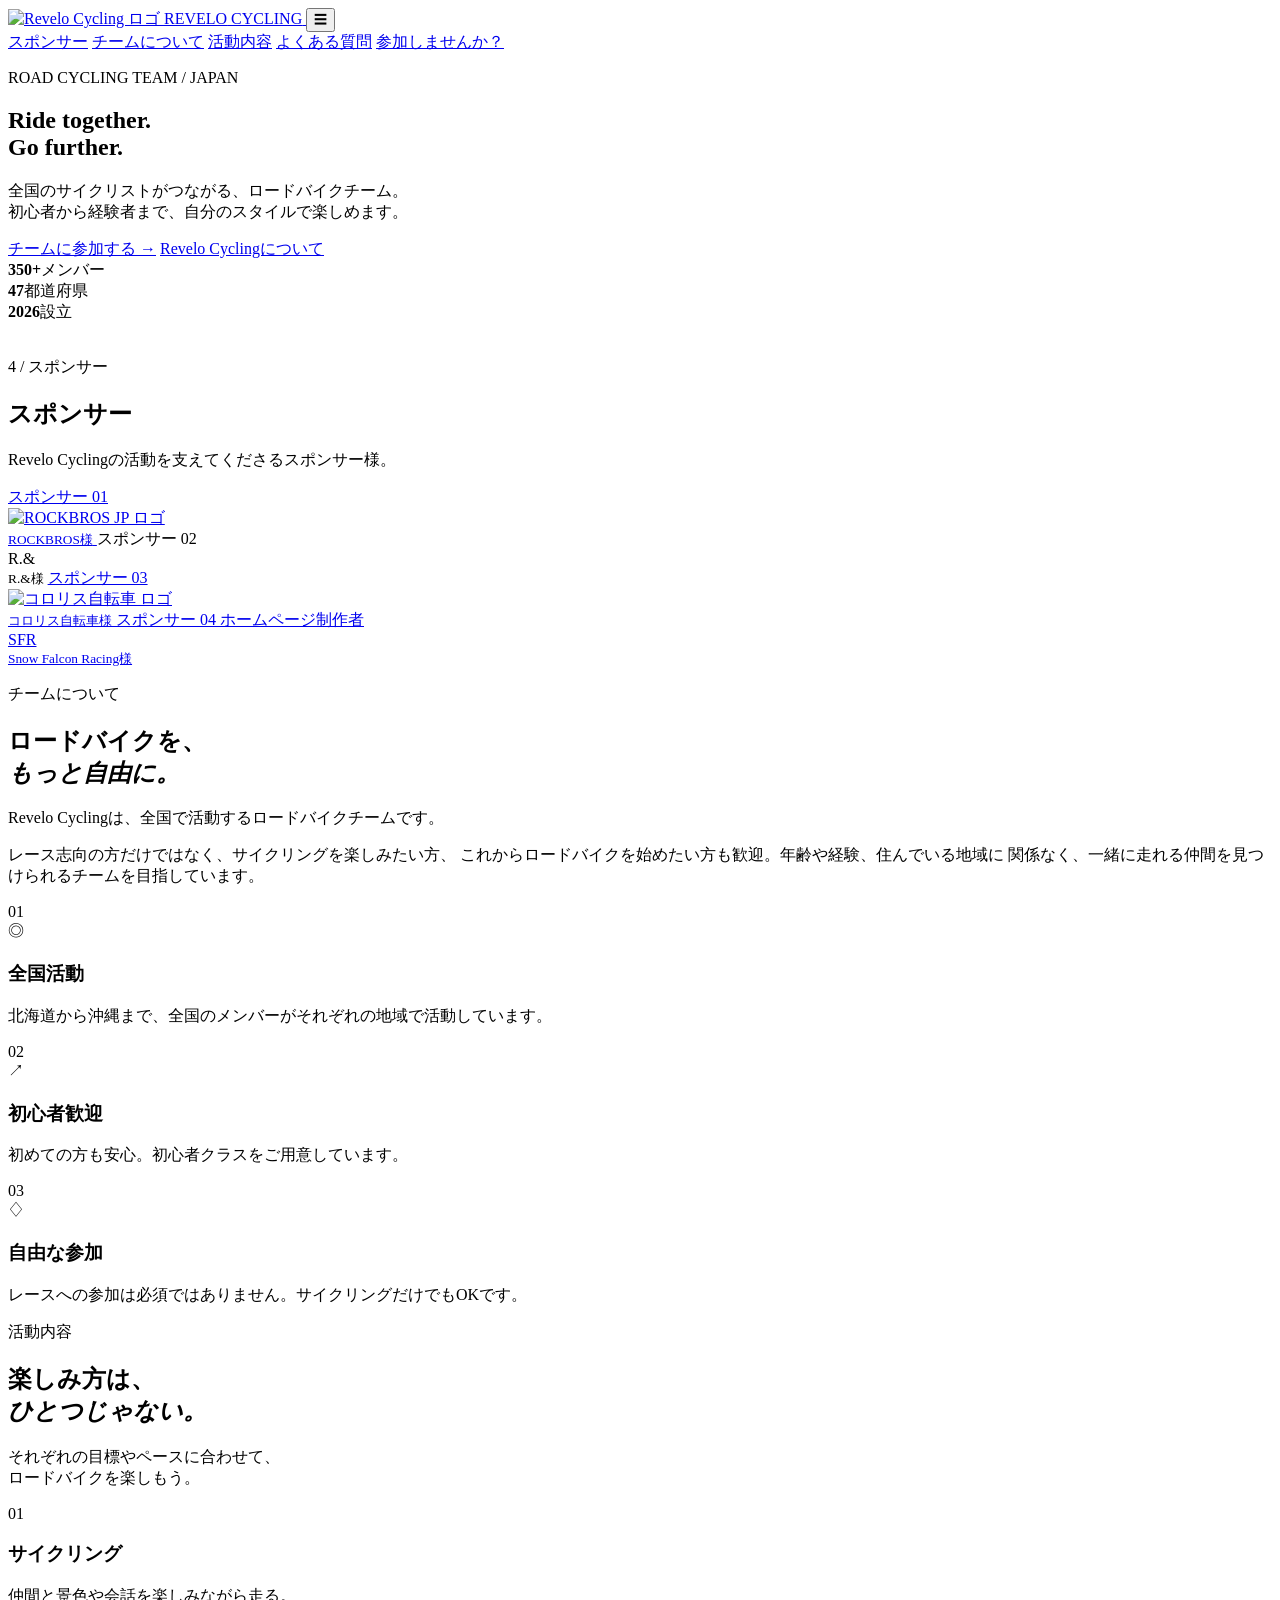
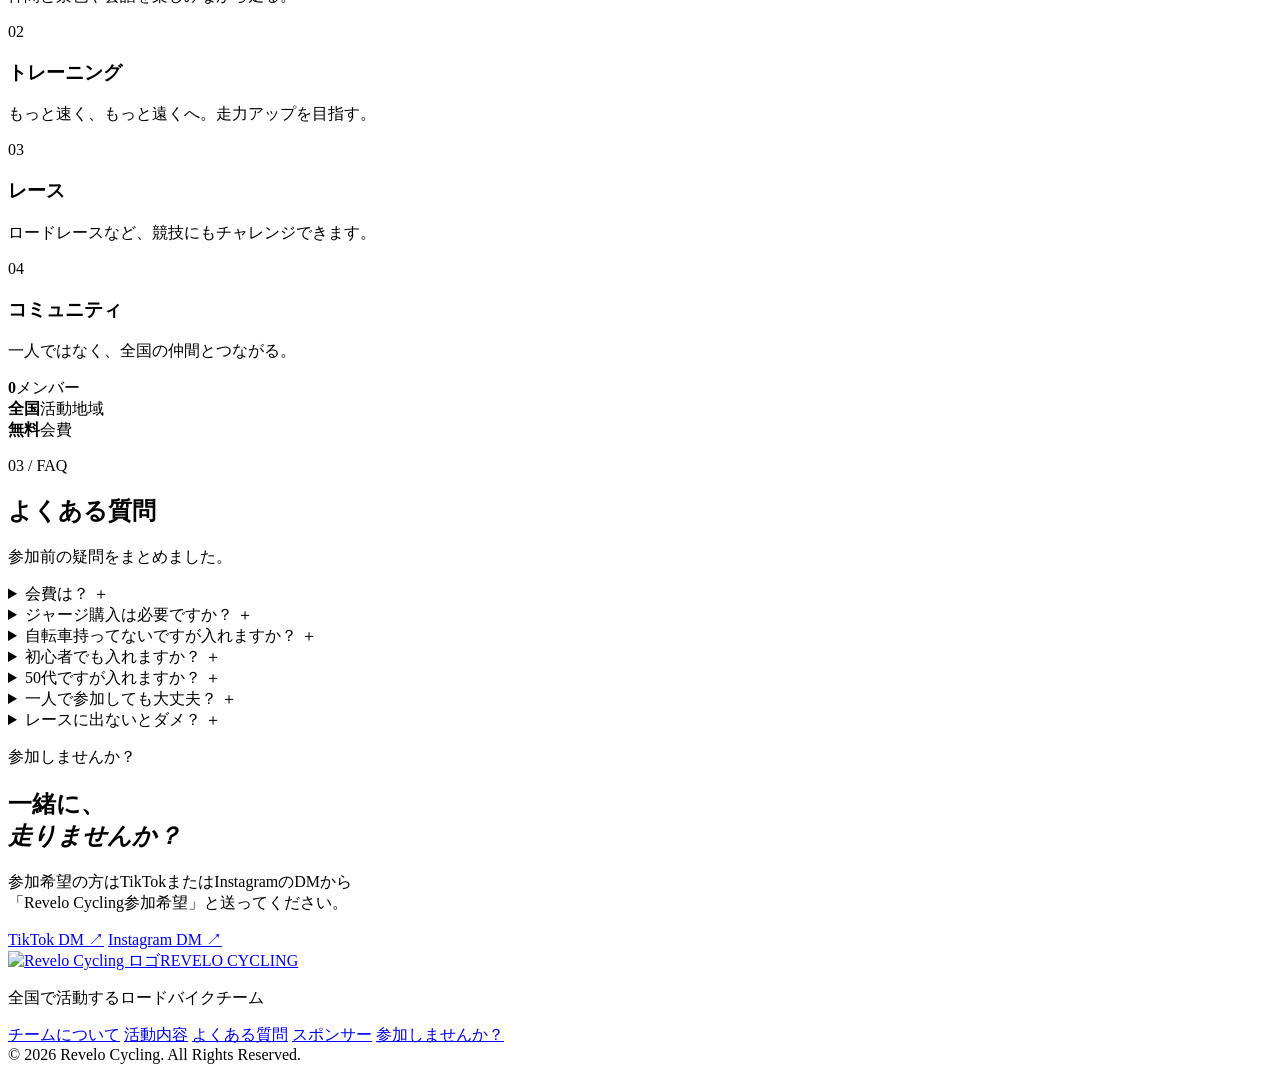
==== index.html @ c90c4078 "Create index.html" ====
<!DOCTYPE html>
<html lang="ja">
<head>
  <meta charset="UTF-8">
  <meta name="viewport" content="width=device-width, initial-scale=1.0">
  <meta name="description" content="Revelo Cycling - 全国で活動するロードバイクチーム。初心者から経験者まで、老若男女問わず参加できます。">
  <title>Revelo Cycling | 全国ロードバイクチーム</title>
  <link rel="preconnect" href="https://fonts.googleapis.com">
  <link rel="preconnect" href="https://fonts.gstatic.com" crossorigin>
  <link href="https://fonts.googleapis.com/css2?family=Inter:wght@400;500;600;700;800&family=Noto+Sans+JP:wght@400;500;700;900&display=swap" rel="stylesheet">
  <link rel="stylesheet" href="style.css">
</head>
<body>
  <header class="header">
    <div class="container nav">
      <a class="logo" href="#top" aria-label="Revelo Cycling ホーム">
        <img src="revelo-logo.png" alt="Revelo Cycling ロゴ">
        <span>REVELO<span class="logo-light"> CYCLING</span></span>
      </a>
      <button class="menu-toggle" aria-label="メニューを開く" aria-expanded="false">☰</button>
      <nav class="nav-links">
        <a href="#sponsors">スポンサー</a>
        <a href="#about">チームについて</a>
        <a href="#activities">活動内容</a>
        <a href="#faq">よくある質問</a>
        <a class="nav-cta" href="#join">参加しませんか？</a>
      </nav>
    </div>
  </header>

  <main id="top">


    <section class="hero">
      <div class="hero-grid"></div>
      <div class="container hero-content">
        <p class="eyebrow reveal">ROAD CYCLING TEAM / JAPAN</p>
        <h1 class="reveal">Ride together.<br><span>Go further.</span></h1>
        <p class="hero-text reveal">
          全国のサイクリストがつながる、ロードバイクチーム。<br>
          初心者から経験者まで、自分のスタイルで楽しめます。
        </p>
        <div class="hero-actions reveal">
          <a class="btn btn-primary" href="#join">チームに参加する <span>→</span></a>
          <a class="btn btn-ghost" href="#about">Revelo Cyclingについて</a>
        </div>
        <div class="hero-stats reveal">
          <div><strong>350+</strong><span>メンバー</span></div>
          <div><strong>47</strong><span>都道府県</span></div>
          <div><strong>2026</strong><span>設立</span></div>
        </div>
      </div>
      <div class="hero-wheel hero-logo-wrap" aria-hidden="true">
        <img src="revelo-logo.png" alt="">
      </div>
    </section>

<section id="sponsors" class="section sponsors">
  <div class="container">
    <p class="section-label">4 / スポンサー</p>

    <div class="section-heading">
      <h2>スポンサー</h2>
      <p>Revelo Cyclingの活動を支えてくださるスポンサー様。</p>
    </div>

    <div class="sponsor-grid">


      <a class="sponsor-card" href="https://rockbros.jp/?srsltid=AfmBOop2Xjy8S1X3nZb0PbT-9KBny4W-XhGoiS7-kXEGskbPeVx91Usk" target="_blank" rel="noopener noreferrer">
        <span>スポンサー 01</span>
        <div class="sponsor-image rockbros">
          <img src="rockbros-jp.jpg" alt="ROCKBROS JP ロゴ">
        </div>
        <small>ROCKBROS様</small>
      </a>

      <!-- R.& -->
      <a class="sponsor-card" target="_blank" rel="noopener noreferrer">
        <span>スポンサー 02</span>
        <div class="sponsor-text-logo">R.&amp;</div>
        <small>R.&amp;様</small>
      </a>

      <!-- コロリス自転車 -->
      <a class="sponsor-card" href="https://colorisbike.base.ec/" target="_blank" rel="noopener noreferrer">
        <span>スポンサー 03</span>
        <div class="sponsor-image coloris">
          <img src="coloris-bicycle.jpg" alt="コロリス自転車 ロゴ">
        </div>
        <small>コロリス自転車様</small>
      </a>

      <!-- Snow Falcon Racing -->
      <a class="sponsor-card" href="https://holtukaidojp.github.io/Snow-Falcon-Racing/" target="_blank" rel="noopener noreferrer">
        <span>スポンサー 04  ホームページ制作者</span>
        <div class="sponsor-text-logo">SFR</div>
        <small>Snow Falcon Racing様</small>
      </a>

    </div>
  </div>
</section>

    <section id="about" class="section about">
      <div class="container split">
        <div>
          <p class="section-label">チームについて</p>
          <h2>ロードバイクを、<br><em>もっと自由に。</em></h2>
        </div>
        <div class="about-copy">
          <p class="lead">Revelo Cyclingは、全国で活動するロードバイクチームです。</p>
          <p>
            レース志向の方だけではなく、サイクリングを楽しみたい方、
            これからロードバイクを始めたい方も歓迎。年齢や経験、住んでいる地域に
            関係なく、一緒に走れる仲間を見つけられるチームを目指しています。
          </p>
        </div>
      </div>

      <div class="container feature-grid">
        <article class="feature-card">
          <span class="feature-number">01</span>
          <div class="feature-icon">◎</div>
          <h3>全国活動</h3>
          <p>北海道から沖縄まで、全国のメンバーがそれぞれの地域で活動しています。</p>
        </article>
        <article class="feature-card">
          <span class="feature-number">02</span>
          <div class="feature-icon">↗</div>
          <h3>初心者歓迎</h3>
          <p>初めての方も安心。初心者クラスをご用意しています。</p>
        </article>
        <article class="feature-card">
          <span class="feature-number">03</span>
          <div class="feature-icon">♢</div>
          <h3>自由な参加</h3>
          <p>レースへの参加は必須ではありません。サイクリングだけでもOKです。</p>
        </article>
      </div>
    </section>

    <section id="activities" class="section activities">
      <div class="container">
        <div class="section-heading">
          <div>
            <p class="section-label">活動内容</p>
            <h2>楽しみ方は、<br><em>ひとつじゃない。</em></h2>
          </div>
          <p>それぞれの目標やペースに合わせて、<br>ロードバイクを楽しもう。</p>
        </div>
        <div class="activity-list">
          <div class="activity-item">
            <span>01</span><h3>サイクリング</h3><p>仲間と景色や会話を楽しみながら走る。</p>
          </div>
          <div class="activity-item">
            <span>02</span><h3>トレーニング</h3><p>もっと速く、もっと遠くへ。走力アップを目指す。</p>
          </div>
          <div class="activity-item">
            <span>03</span><h3>レース</h3><p>ロードレースなど、競技にもチャレンジできます。</p>
          </div>
          <div class="activity-item">
            <span>04</span><h3>コミュニティ</h3><p>一人ではなく、全国の仲間とつながる。</p>
          </div>
        </div>
      </div>
    </section>

    <section class="numbers">
      <div class="container numbers-grid">
        <div><strong data-count="350">0</strong><span>メンバー</span></div>
        <div><strong>全国</strong><span>活動地域</span></div>
        <div><strong>無料</strong><span>会費</span></div>
      </div>
    </section>

    <section id="faq" class="section faq">
      <div class="container">
        <p class="section-label">03 / FAQ</p>
        <div class="section-heading">
          <h2>よくある質問</h2>
          <p>参加前の疑問をまとめました。</p>
        </div>
        <div class="faq-list">
          <details>
            <summary>会費は？ <span>＋</span></summary>
            <p>無料です。</p>
          </details>
          <details>
            <summary>ジャージ購入は必要ですか？ <span>＋</span></summary>
            <p>任意です。チームジャージを購入しなくても参加できます。</p>
          </details>
          <details>
            <summary>自転車持ってないですが入れますか？ <span>＋</span></summary>
            <p>参加可能です。これからロードバイクを始めたい方も歓迎しています。</p>
          </details>
          <details>
            <summary>初心者でも入れますか？ <span>＋</span></summary>
            <p>もちろん参加できます。初心者クラスをご用意しております。</p>
          </details>
          <details>
            <summary>50代ですが入れますか？ <span>＋</span></summary>
            <p>老若男女問わず参加可能です。年齢を問わず楽しめるチームです。</p>
          </details>
          <details>
            <summary>一人で参加しても大丈夫？ <span>＋</span></summary>
            <p>大丈夫です。ほとんどの方がお一人で参加されています。</p>
          </details>
          <details>
            <summary>レースに出ないとダメ？ <span>＋</span></summary>
            <p>いいえ。サイクリングだけの参加でも大丈夫です。</p>
          </details>
        </div>
      </div>
    </section>



    <section id="join" class="join">
      <div class="join-pattern"></div>
      <div class="container join-content">
        <p class="section-label">参加しませんか？</p>
        <h2>一緒に、<br><em>走りませんか？</em></h2>
        <p>参加希望の方はTikTokまたはInstagramのDMから<br>「Revelo Cycling参加希望」と送ってください。</p>
        <div class="join-buttons">
          <a class="btn btn-dark" href="https://lite.tiktok.com/t/ZS9BBCtMdFMFH-oJVZf/" target="_blank">TikTok DM <span>↗</span></a>
          <a class="btn btn-dark" href="https://www.instagram.com/revelo_cycling?igsi=NnQ4czdybDIyYW5i" target="_blank">Instagram DM <span>↗</span></a>
        </div>
      </div>
    </section>
  </main>

  <footer class="footer">
    <div class="container footer-top">
      <div>
        <a class="logo footer-logo" href="#top"><img src="revelo-logo.png" alt="Revelo Cycling ロゴ"><span>REVELO<span class="logo-light"> CYCLING</span></span></a>
        <p>全国で活動するロードバイクチーム</p>
      </div>
      <div class="footer-links">
        <a href="#about">チームについて</a>
        <a href="#activities">活動内容</a>
        <a href="#faq">よくある質問</a>
        <a href="#sponsors">スポンサー</a>
        <a href="#join">参加しませんか？</a>
      </div>
    </div>
    <div class="container copyright">© 2026 Revelo Cycling. All Rights Reserved.</div>
  </footer>

  <div id="notice" class="notice" role="status"></div>
  <script src="script.js"></script>
</body>
</html>
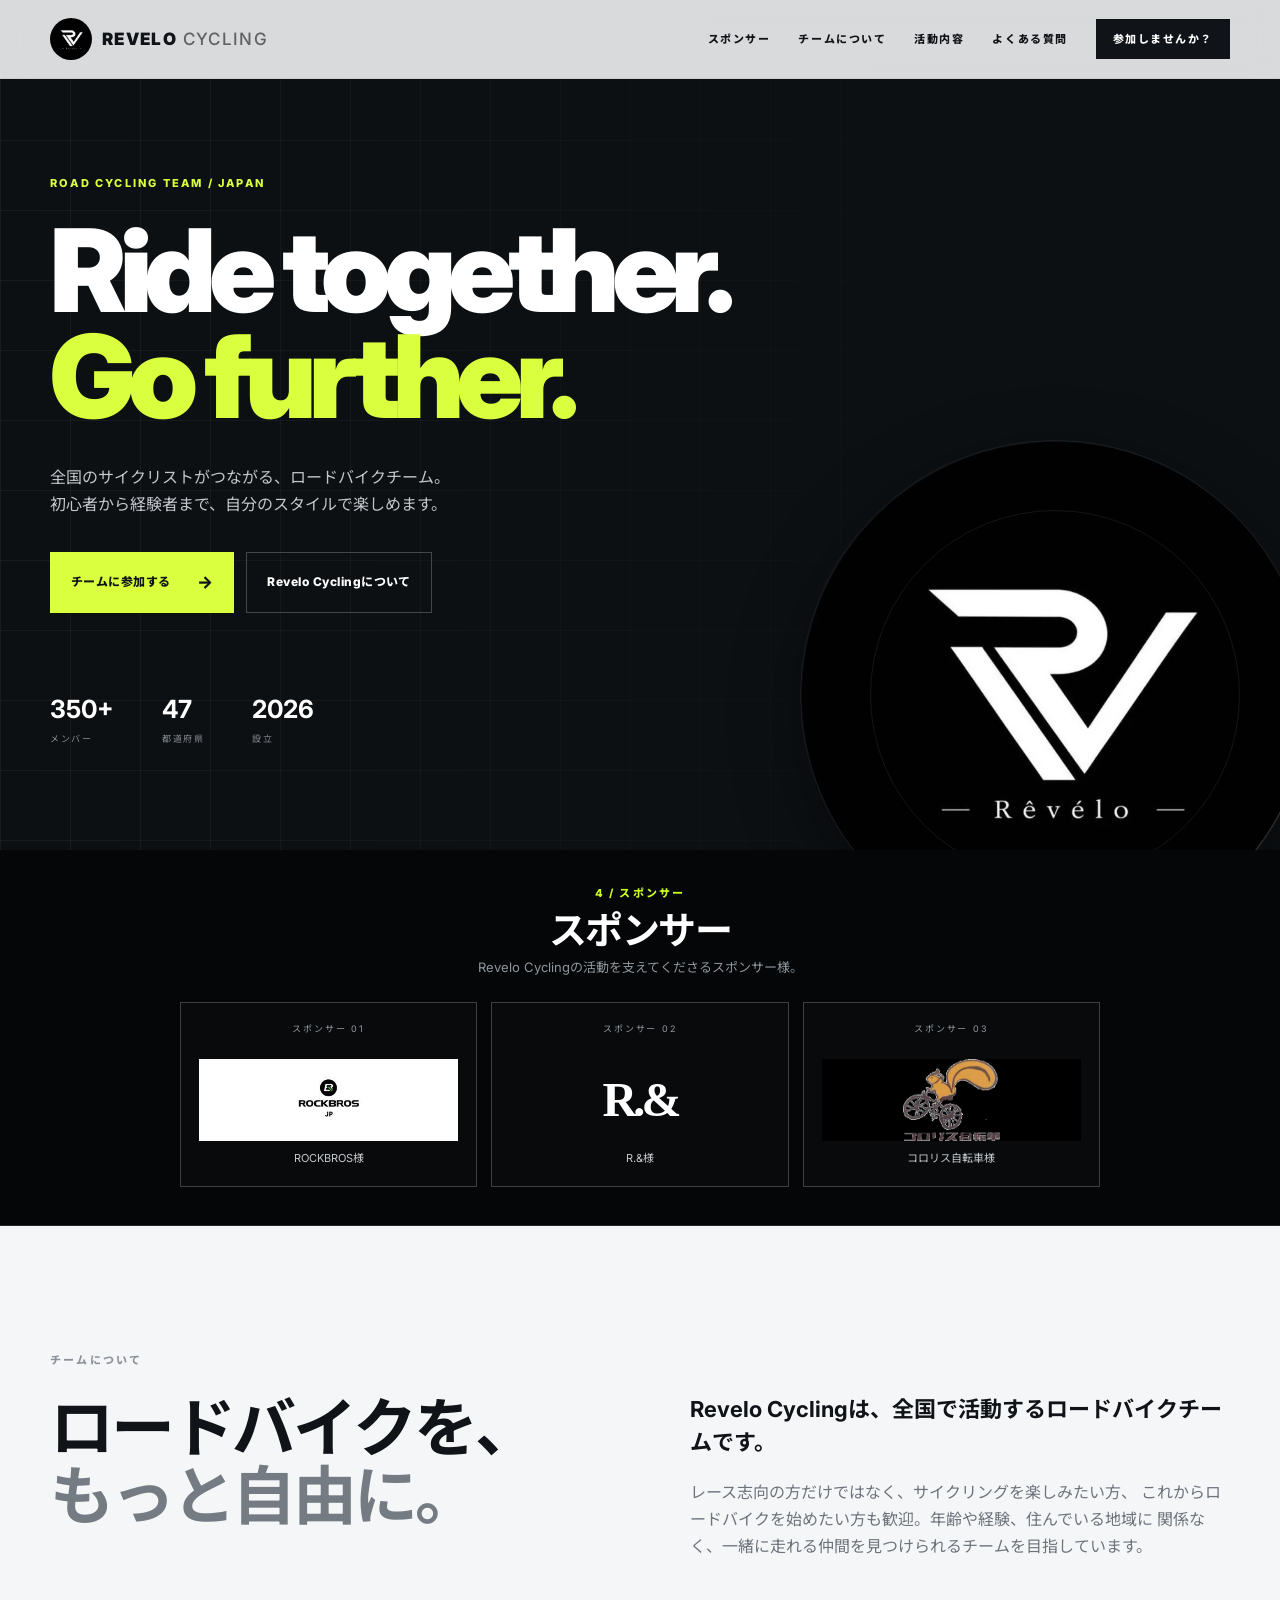
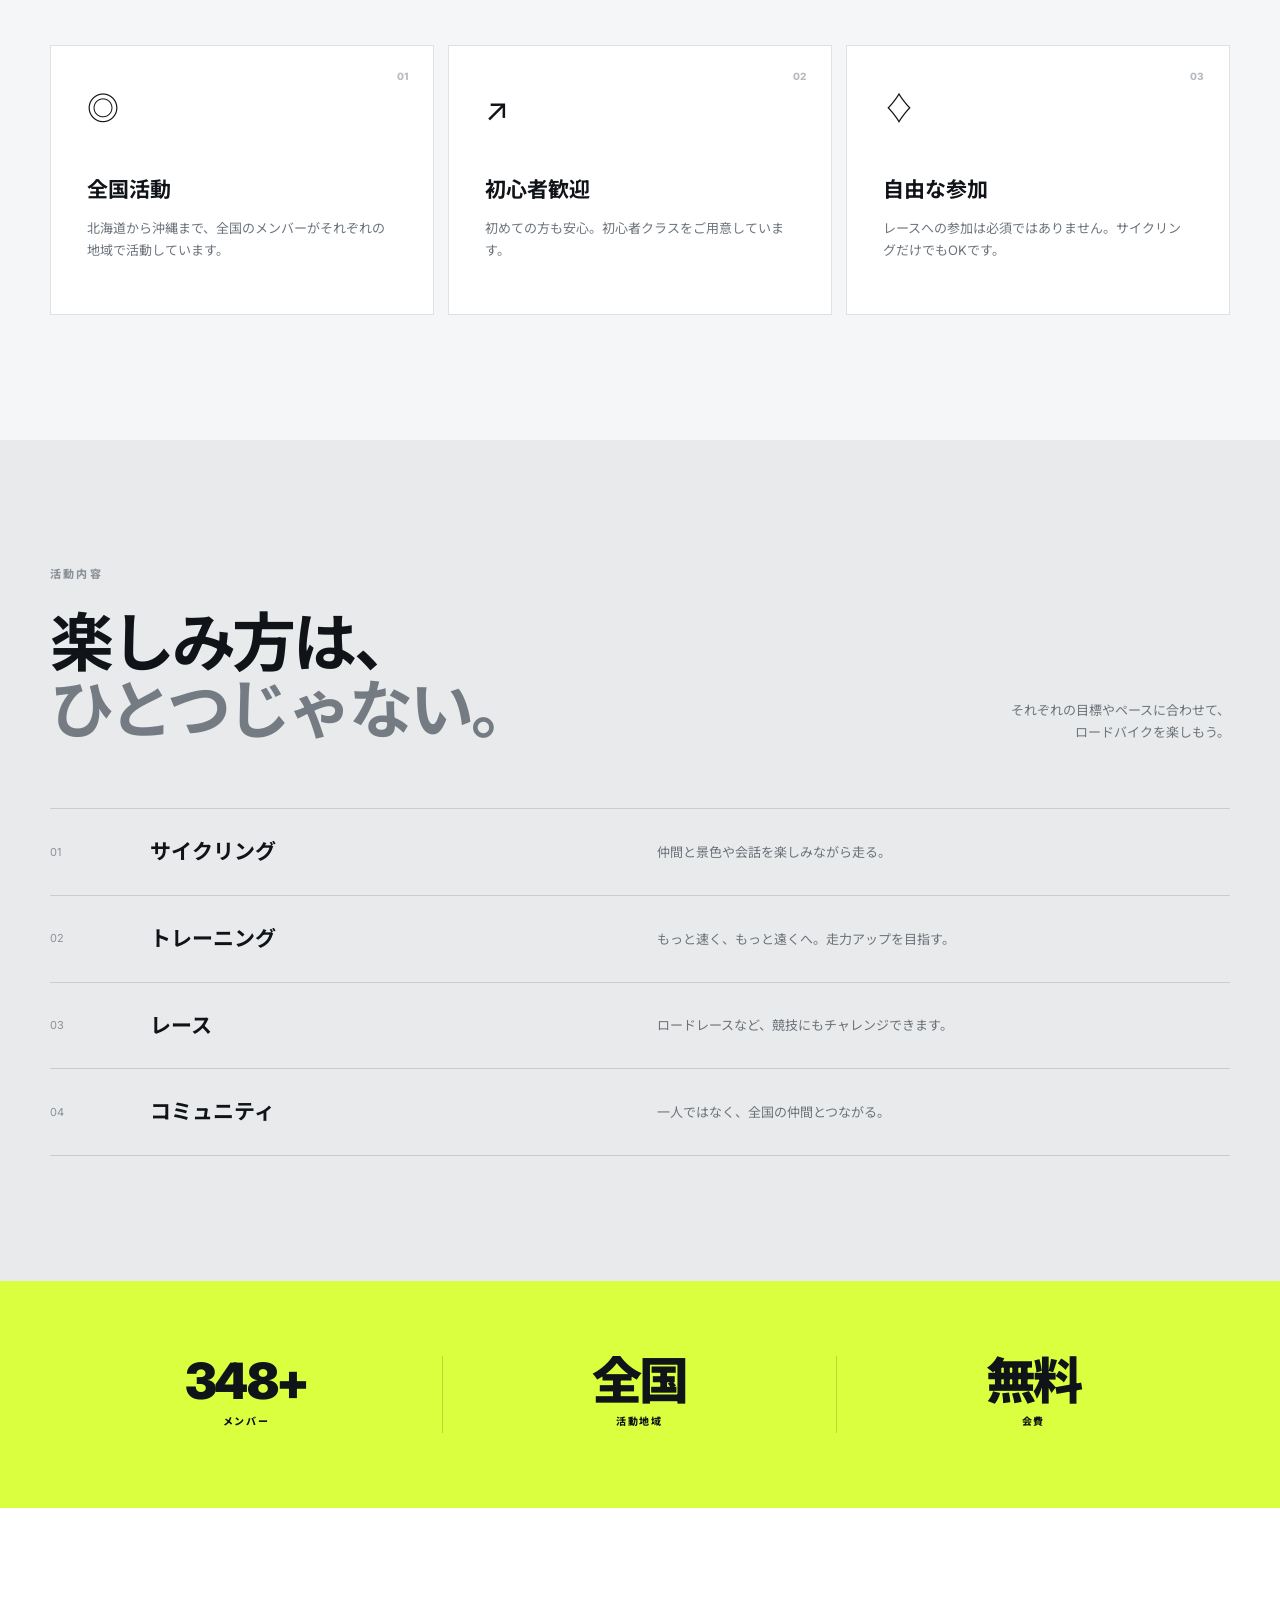
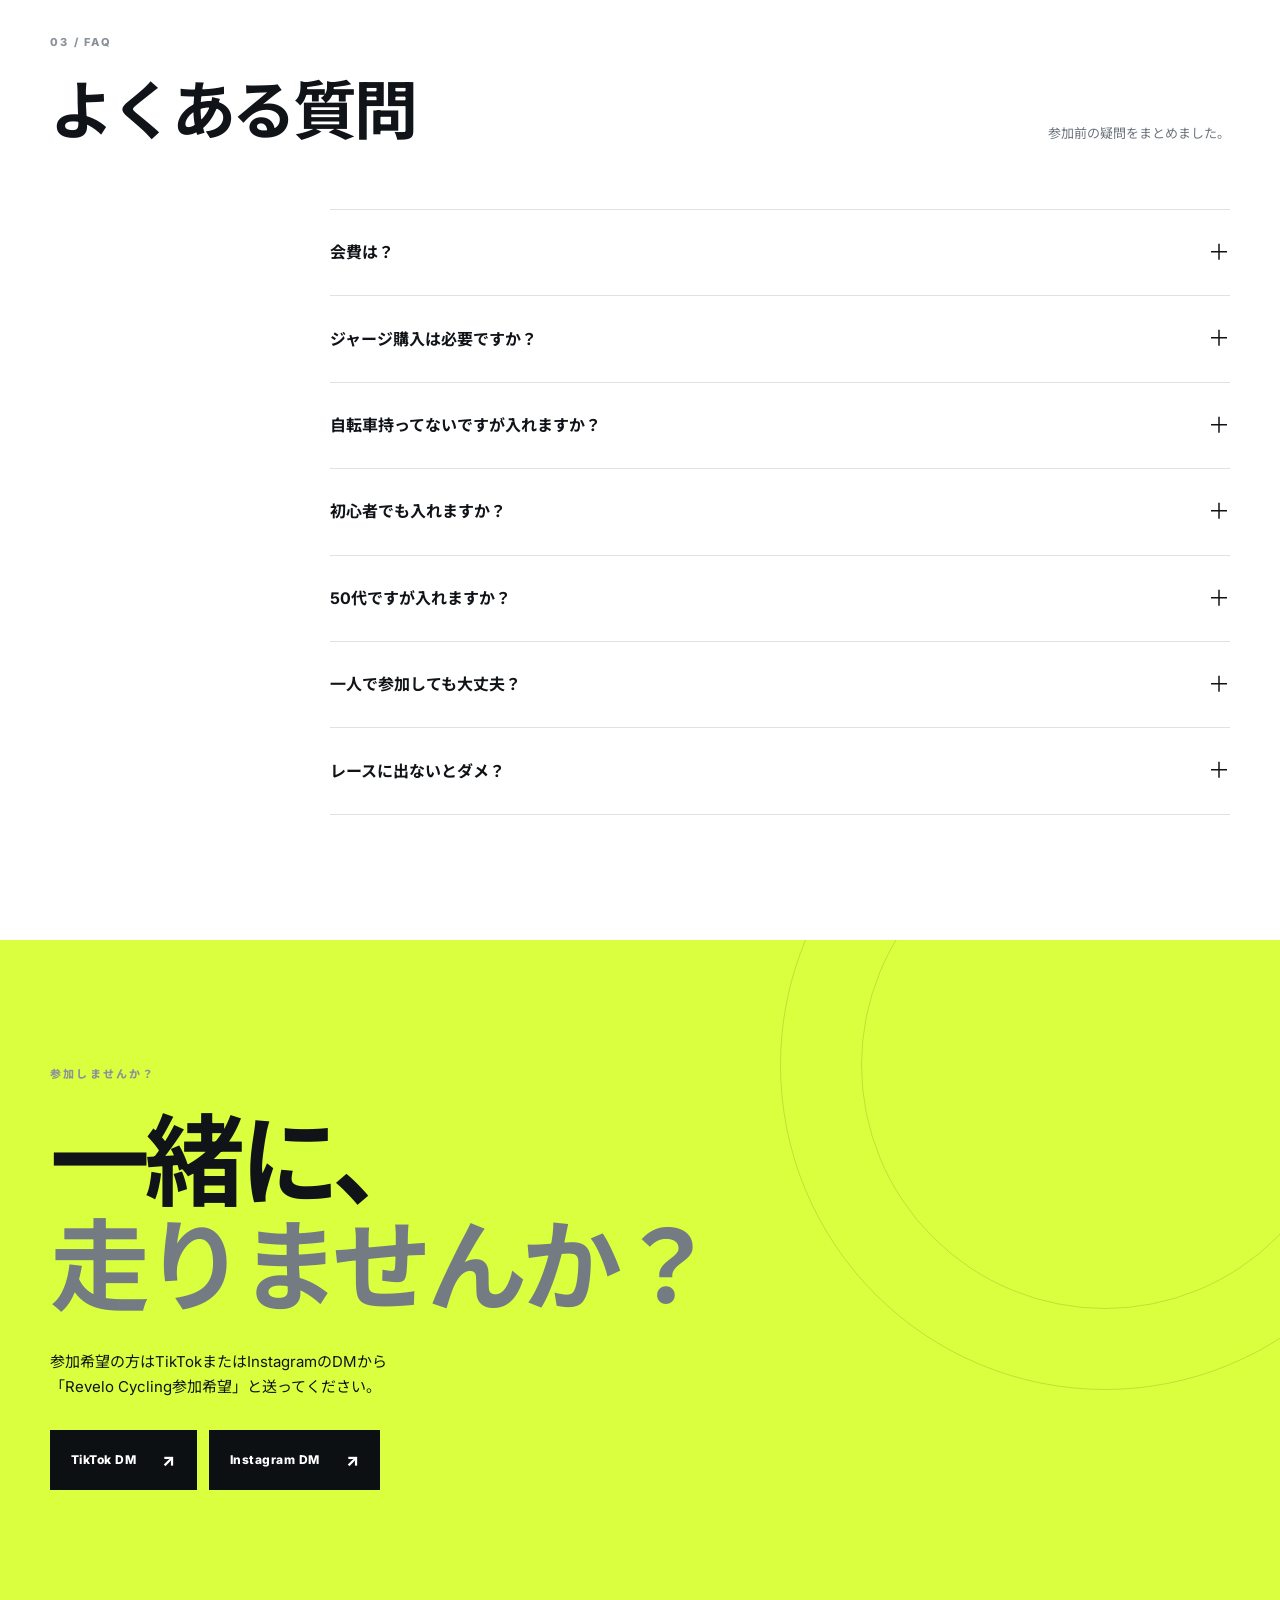
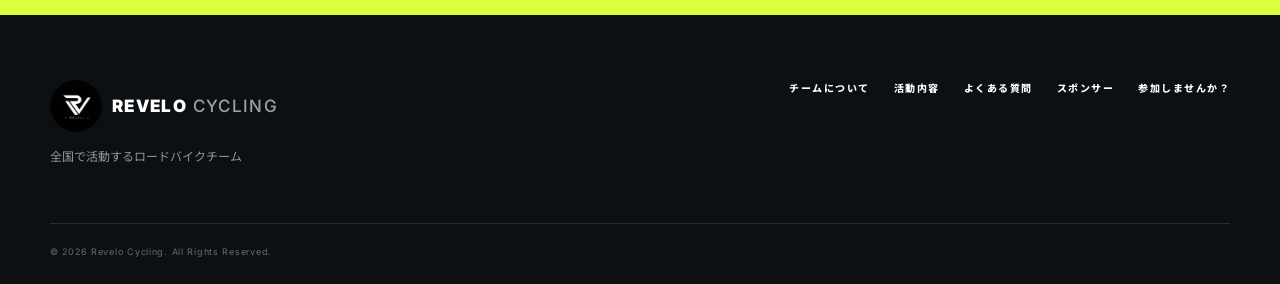
==== commit 2957128e: "Update index.html" ====
--- a/index.html
+++ b/index.html
@@ -89,13 +89,6 @@
           <img src="coloris-bicycle.jpg" alt="コロリス自転車 ロゴ">
         </div>
         <small>コロリス自転車様</small>
-      </a>
-
-      <!-- Snow Falcon Racing -->
-      <a class="sponsor-card" href="https://holtukaidojp.github.io/Snow-Falcon-Racing/" target="_blank" rel="noopener noreferrer">
-        <span>スポンサー 04  ホームページ制作者</span>
-        <div class="sponsor-text-logo">SFR</div>
-        <small>Snow Falcon Racing様</small>
       </a>
 
     </div>
--- a/style.css
+++ b/style.css
@@ -0,0 +1,191 @@
+*{box-sizing:border-box;margin:0;padding:0}
+:root{--bg:#f5f6f7;--ink:#101317;--muted:#6d747c;--line:#dfe2e5;--accent:#d9ff3f;--dark:#0d1013}
+html{scroll-behavior:smooth}
+body{font-family:"Inter","Noto Sans JP",sans-serif;color:var(--ink);background:var(--bg);line-height:1.7}
+a{color:inherit;text-decoration:none}
+.container{width:min(1180px,calc(100% - 48px));margin:auto}
+.header{position:fixed;top:0;left:0;width:100%;z-index:20;background:rgba(245,246,247,.88);backdrop-filter:blur(14px);border-bottom:1px solid rgba(0,0,0,.06)}
+.nav{height:78px;display:flex;align-items:center;justify-content:space-between}
+.logo{display:flex;align-items:center;gap:10px;font-weight:900;letter-spacing:.08em;font-size:17px}
+.logo-mark{width:32px;height:32px;border:2px solid var(--ink);display:grid;place-items:center;font-size:17px;font-style:italic}
+.logo-light{font-weight:500;opacity:.6}
+.nav-links{display:flex;align-items:center;gap:28px;font-size:11px;font-weight:800;letter-spacing:.14em}
+.nav-links a{position:relative}
+.nav-links a:not(.nav-cta)::after{content:"";position:absolute;left:0;bottom:-7px;width:0;height:1px;background:var(--ink);transition:.25s}
+.nav-links a:hover::after{width:100%}
+.nav-cta{padding:11px 17px;background:var(--ink);color:white}
+.menu-toggle{display:none;background:none;border:0;font-size:25px}
+.hero{min-height:850px;position:relative;overflow:hidden;background:var(--dark);color:#fff;display:flex;align-items:center}
+.hero-grid{position:absolute;inset:0;background-image:linear-gradient(rgba(255,255,255,.05) 1px,transparent 1px),linear-gradient(90deg,rgba(255,255,255,.05) 1px,transparent 1px);background-size:70px 70px;mask-image:linear-gradient(to right,#000,transparent 85%)}
+.hero-content{position:relative;z-index:2;padding-top:70px}
+.eyebrow,.section-label{font-size:11px;font-weight:800;letter-spacing:.2em}
+.eyebrow{color:var(--accent);margin-bottom:24px}
+.hero h1{font-size:clamp(58px,9vw,126px);line-height:.92;letter-spacing:-.065em;font-weight:900;max-width:900px}
+.hero h1 span{color:var(--accent)}
+.hero-text{font-size:16px;color:#c2c7cc;margin:35px 0 34px;max-width:620px}
+.hero-actions{display:flex;gap:12px;flex-wrap:wrap}
+.btn{display:inline-flex;align-items:center;justify-content:center;gap:26px;padding:15px 20px;font-size:12px;font-weight:800;letter-spacing:.04em;transition:.25s;border:1px solid transparent}
+.btn span{font-size:17px}
+.btn-primary{background:var(--accent);color:#101317}
+.btn-primary:hover{transform:translateY(-3px)}
+.btn-ghost{border-color:#42474c;color:white}
+.btn-ghost:hover{background:white;color:var(--dark)}
+.hero-stats{display:flex;gap:48px;margin-top:75px}
+.hero-stats div{display:flex;flex-direction:column}
+.hero-stats strong{font-size:25px}
+.hero-stats span{font-size:9px;letter-spacing:.18em;color:#858c93}
+.hero-wheel{position:absolute;width:650px;height:650px;border:1px solid rgba(255,255,255,.12);border-radius:50%;right:-100px;bottom:-170px}
+.hero-wheel:before,.hero-wheel:after{content:"";position:absolute;inset:70px;border:1px solid rgba(255,255,255,.08);border-radius:50%}
+.hero-wheel:after{inset:140px}
+.section{padding:125px 0}
+.section-label{color:#8b9299;margin-bottom:25px}
+.split{display:grid;grid-template-columns:1fr 1fr;gap:100px}
+h2{font-size:clamp(40px,5vw,68px);line-height:1.05;letter-spacing:-.05em}
+h2 em{font-style:normal;color:#747b83}
+.about-copy{padding-top:42px;max-width:560px}
+.about-copy .lead{font-size:22px;font-weight:700;line-height:1.5;margin-bottom:20px}
+.about-copy p:not(.lead){color:var(--muted)}
+.feature-grid{display:grid;grid-template-columns:repeat(3,1fr);gap:14px;margin-top:85px}
+.feature-card{position:relative;background:#fff;border:1px solid var(--line);padding:36px;min-height:270px;transition:.3s}
+.feature-card:hover{transform:translateY(-7px);box-shadow:0 20px 50px rgba(0,0,0,.07)}
+.feature-number{position:absolute;right:25px;top:22px;color:#b5bbc0;font-size:10px;font-weight:800}
+.feature-icon{font-size:32px;margin-bottom:35px}
+.feature-card h3{font-size:21px;margin-bottom:10px}
+.feature-card p{font-size:13px;color:var(--muted)}
+.activities{background:#e8eaec}
+.section-heading{display:flex;justify-content:space-between;align-items:end;gap:30px;margin-bottom:65px}
+.section-heading>p{color:var(--muted);font-size:13px;text-align:right}
+.activity-list{border-top:1px solid #c9cdd0}
+.activity-item{display:grid;grid-template-columns:70px 1fr 1.2fr;gap:30px;align-items:center;padding:25px 0;border-bottom:1px solid #c9cdd0}
+.activity-item span{font-size:11px;color:#8c9298}
+.activity-item h3{font-size:21px}
+.activity-item p{font-size:13px;color:#6c7379}
+.numbers{background:var(--accent);padding:75px 0}
+.numbers-grid{display:grid;grid-template-columns:repeat(3,1fr);text-align:center}
+.numbers-grid div{border-right:1px solid rgba(0,0,0,.15)}
+.numbers-grid div:last-child{border:0}
+.numbers strong{display:block;font-size:50px;line-height:1;font-weight:900;letter-spacing:-.05em}
+.numbers span{font-size:10px;letter-spacing:.18em;font-weight:800}
+.faq{background:#fff}
+.faq-list{border-top:1px solid var(--line);max-width:900px;margin-left:auto}
+details{border-bottom:1px solid var(--line)}
+summary{list-style:none;cursor:pointer;padding:24px 0;font-size:16px;font-weight:700;display:flex;justify-content:space-between;align-items:center}
+summary::-webkit-details-marker{display:none}
+summary span{font-size:22px;font-weight:400;transition:.2s}
+details[open] summary span{transform:rotate(45deg)}
+details p{color:var(--muted);font-size:14px;padding:0 40px 25px 0}
+.sponsors{background:#f0f1f2}
+.sponsor-grid{display:grid;grid-template-columns:repeat(3,1fr);gap:14px}
+.sponsor-card{min-height:210px;background:white;border:1px solid var(--line);display:flex;flex-direction:column;align-items:center;justify-content:center;text-align:center;padding:25px}
+.sponsor-card span{font-size:9px;letter-spacing:.2em;color:#92989d;margin-bottom:15px}
+.sponsor-card strong{font-size:25px;letter-spacing:-.04em}
+.sponsor-card small{font-size:11px;color:#888;margin-top:3px}
+.join{position:relative;overflow:hidden;background:var(--accent);padding:125px 0}
+.join-pattern{position:absolute;right:-150px;top:-200px;width:650px;height:650px;border:1px solid rgba(0,0,0,.12);border-radius:50%}
+.join-pattern:after{content:"";position:absolute;inset:80px;border:1px solid rgba(0,0,0,.12);border-radius:50%}
+.join-content{position:relative;z-index:1}
+.join h2{font-size:clamp(55px,8vw,100px)}
+.join-content>p:not(.section-label):not(.join-note){font-size:15px;margin:30px 0}
+.join-buttons{display:flex;gap:12px;flex-wrap:wrap}
+.btn-dark{background:var(--dark);color:white}
+.btn-dark:hover{transform:translateY(-3px);box-shadow:0 12px 25px rgba(0,0,0,.18)}
+.join-note{font-size:10px;color:#4f5724;margin-top:22px}
+.footer{background:var(--dark);color:white;padding:65px 0 25px}
+.footer-top{display:flex;justify-content:space-between;gap:30px;padding-bottom:55px}
+.footer-logo{margin-bottom:15px}
+.footer-logo .logo-mark{border-color:white}
+.footer-top p{font-size:12px;color:#8f969c}
+.footer-links{display:flex;gap:24px;align-items:start;font-size:10px;letter-spacing:.15em;font-weight:800}
+.copyright{border-top:1px solid #282d31;padding-top:20px;color:#646b71;font-size:9px;letter-spacing:.08em}
+.notice{position:fixed;left:50%;bottom:25px;transform:translate(-50%,30px);opacity:0;z-index:50;background:#101317;color:white;padding:14px 20px;font-size:12px;pointer-events:none;transition:.3s;white-space:nowrap}
+.notice.show{opacity:1;transform:translate(-50%,0)}
+.reveal{animation:fadeUp .8s both}
+@keyframes fadeUp{from{opacity:0;transform:translateY(25px)}to{opacity:1;transform:none}}
+@media(max-width:800px){
+ .container{width:min(100% - 32px,1180px)}
+ .nav{height:68px}.menu-toggle{display:block;color:var(--ink)}.nav-links{display:none;position:absolute;top:68px;left:0;width:100%;background:var(--bg);padding:20px 16px;flex-direction:column;align-items:stretch;gap:0;border-bottom:1px solid var(--line)}
+ .nav-links.open{display:flex}.nav-links a{padding:14px}.nav-cta{text-align:center}
+ .hero{min-height:760px}.hero h1{font-size:58px}.hero-stats{gap:25px;margin-top:55px}.hero-stats strong{font-size:20px}
+ .hero-wheel{width:430px;height:430px;right:-220px;bottom:-100px}
+ .section{padding:85px 0}.split,.feature-grid,.sponsor-grid{grid-template-columns:1fr;gap:14px}
+ .about-copy{padding-top:0;margin-top:20px}.feature-grid{margin-top:55px}
+ .section-heading{display:block;margin-bottom:40px}.section-heading>p{text-align:left;margin-top:20px}
+ .activity-item{grid-template-columns:40px 1fr;gap:10px}.activity-item p{grid-column:2}
+ .numbers-grid{grid-template-columns:1fr;gap:35px}.numbers-grid div{border-right:0;border-bottom:1px solid rgba(0,0,0,.15);padding-bottom:30px}.numbers-grid div:last-child{border:0;padding:0}
+ .footer-top{flex-direction:column}.footer-links{flex-wrap:wrap}
+ .notice{white-space:normal;width:calc(100% - 32px);text-align:center}
+}
+
+
+/* Supplied brand/sponsor images */
+.logo img{width:42px;height:42px;object-fit:contain;border-radius:50%;display:block}
+.footer-logo img{width:52px;height:52px;object-fit:contain;border-radius:50%}
+.hero-logo-wrap{display:flex;align-items:center;justify-content:center;border:0}
+.hero-logo-wrap img{width:78%;height:78%;object-fit:contain;border-radius:50%;filter:drop-shadow(0 20px 35px rgba(0,0,0,.45))}
+.sponsor-card{gap:8px}
+.sponsor-image{width:100%;height:105px;display:flex;align-items:center;justify-content:center;overflow:hidden;background:#111}
+.sponsor-image img{max-width:92%;max-height:100%;object-fit:contain}
+.sponsor-image.rockbros{background:#fff}
+.sponsor-image.coloris{background:#000}
+.sponsor-text-logo{height:105px;display:grid;place-items:center;font-family:Georgia,serif;font-size:58px;font-weight:700;letter-spacing:-.08em}
+.sponsor-card small{margin-top:0}
+
+@media(max-width:800px){
+  .hero-logo-wrap{width:430px;height:430px;right:-220px;bottom:-100px}
+  .hero-logo-wrap img{width:78%;height:78%}
+}
+
+/* Top sponsor section */
+.sponsors{
+  background:#050607;
+  color:#fff;
+  padding:34px 0 38px;
+  border-bottom:1px solid #25292d;
+}
+.sponsors .section-label{color:#c9ff22;margin-bottom:8px;text-align:center}
+.sponsors .section-heading{
+  display:block;
+  text-align:center;
+  margin-bottom:24px;
+}
+.sponsors .section-heading h2{
+  font-size:clamp(24px,3vw,38px);
+  letter-spacing:-.04em;
+}
+.sponsors .section-heading p{
+  color:#8e969d;
+  text-align:center;
+  margin-top:5px;
+}
+.sponsors .sponsor-grid{
+  width:min(920px,100%);
+  margin:auto;
+  grid-template-columns:repeat(3,1fr);
+  gap:14px;
+}
+.sponsors .sponsor-card{
+  min-height:145px;
+  background:#080a0c;
+  border:1px solid #3a3f43;
+  padding:18px;
+}
+.sponsors .sponsor-card:hover{
+  border-color:#c9ff22;
+  transform:translateY(-4px);
+}
+.sponsors .sponsor-image{
+  height:82px;
+}
+.sponsors .sponsor-text-logo{
+  height:82px;
+  font-size:48px;
+}
+.sponsors .sponsor-card small{
+  color:#c5c9cc;
+}
+@media(max-width:800px){
+  .sponsors{padding:28px 0 30px}
+  .sponsors .sponsor-grid{grid-template-columns:1fr}
+  .sponsors .sponsor-card{min-height:120px}
+  .sponsors .sponsor-image,.sponsors .sponsor-text-logo{height:65px}
+}
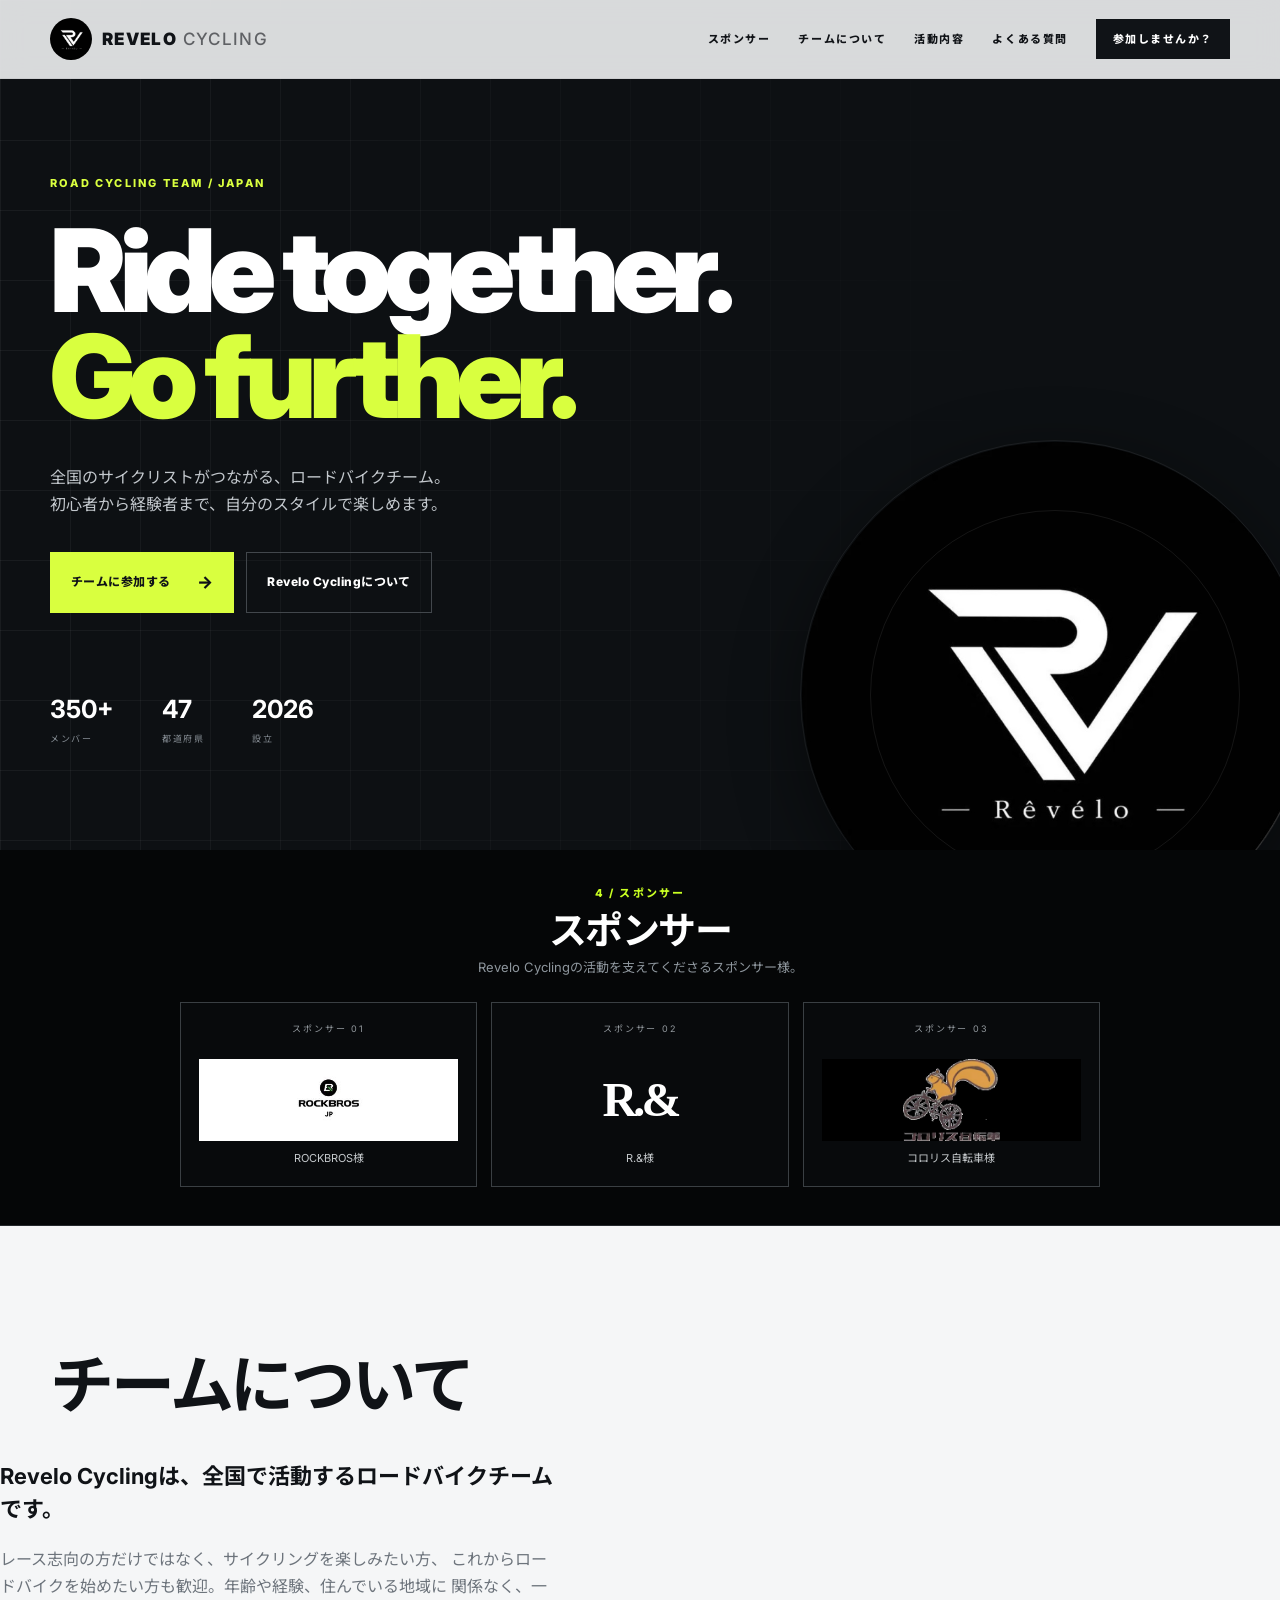
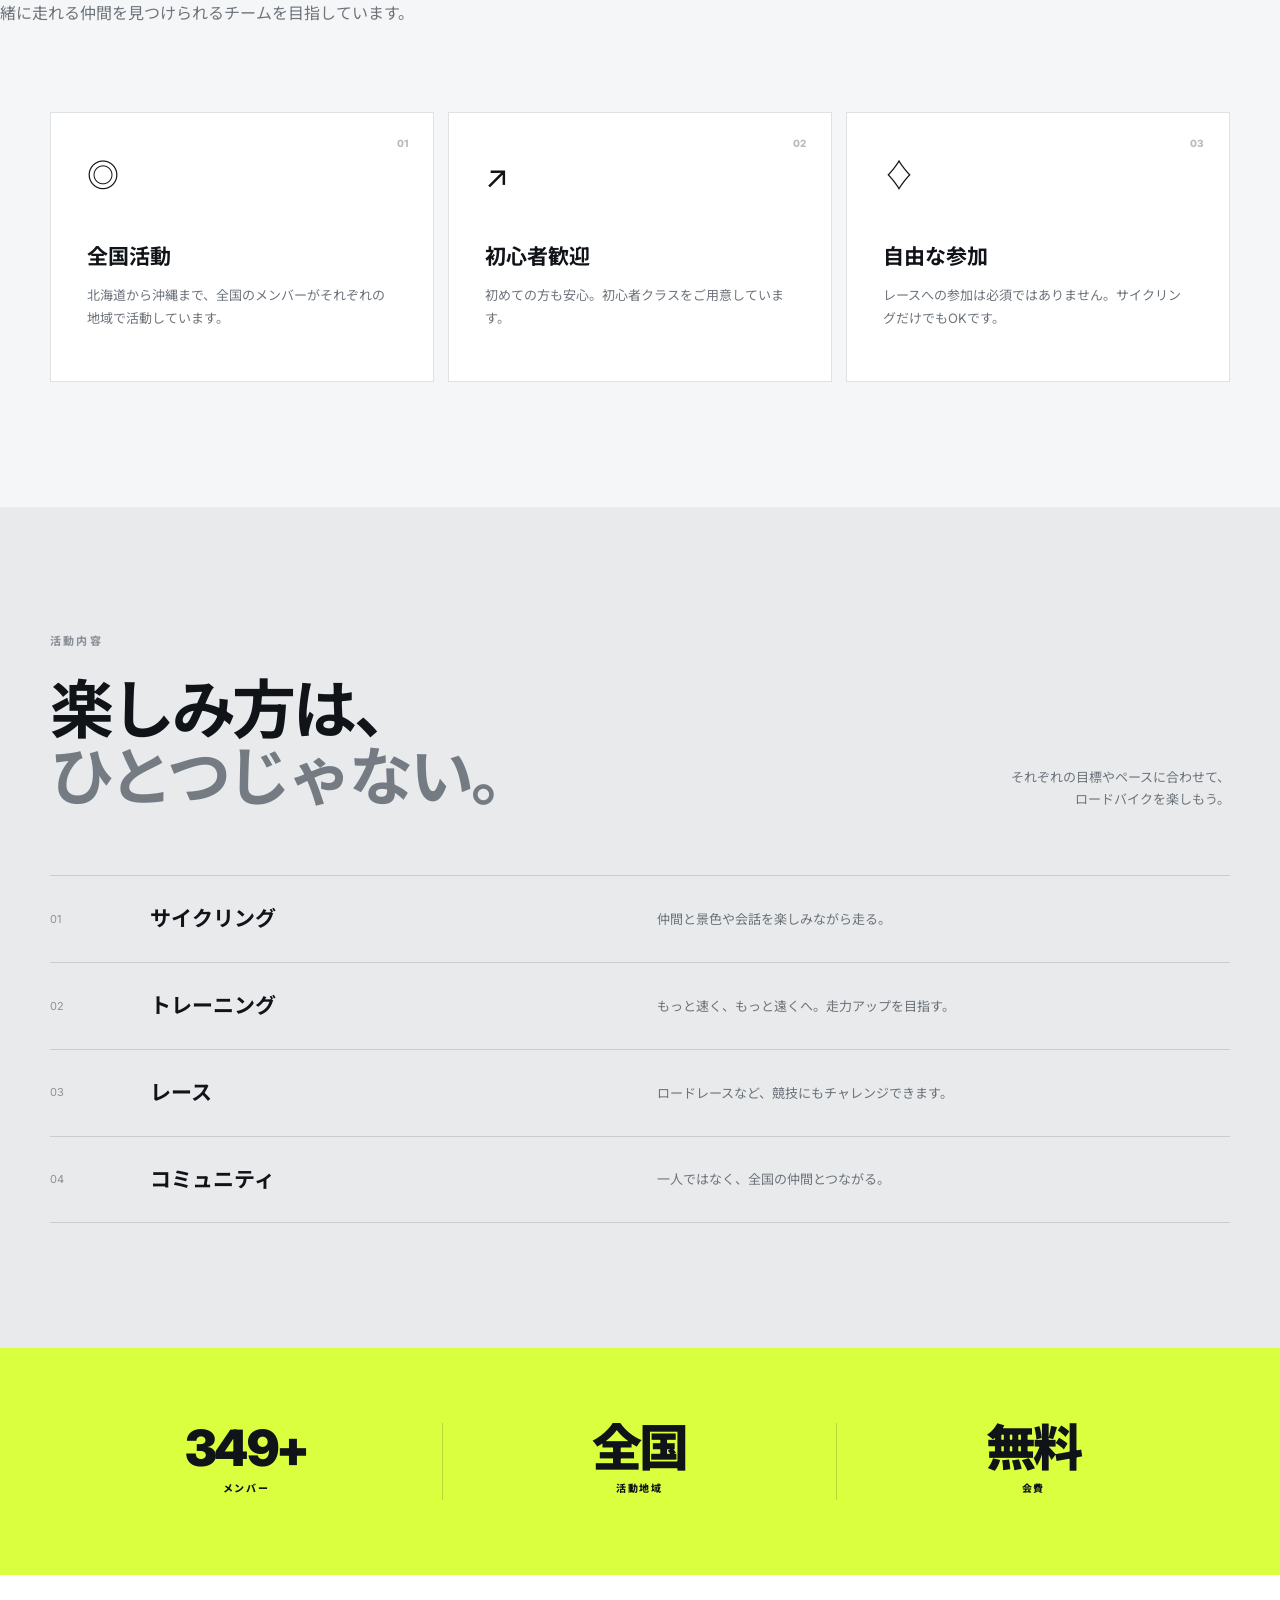
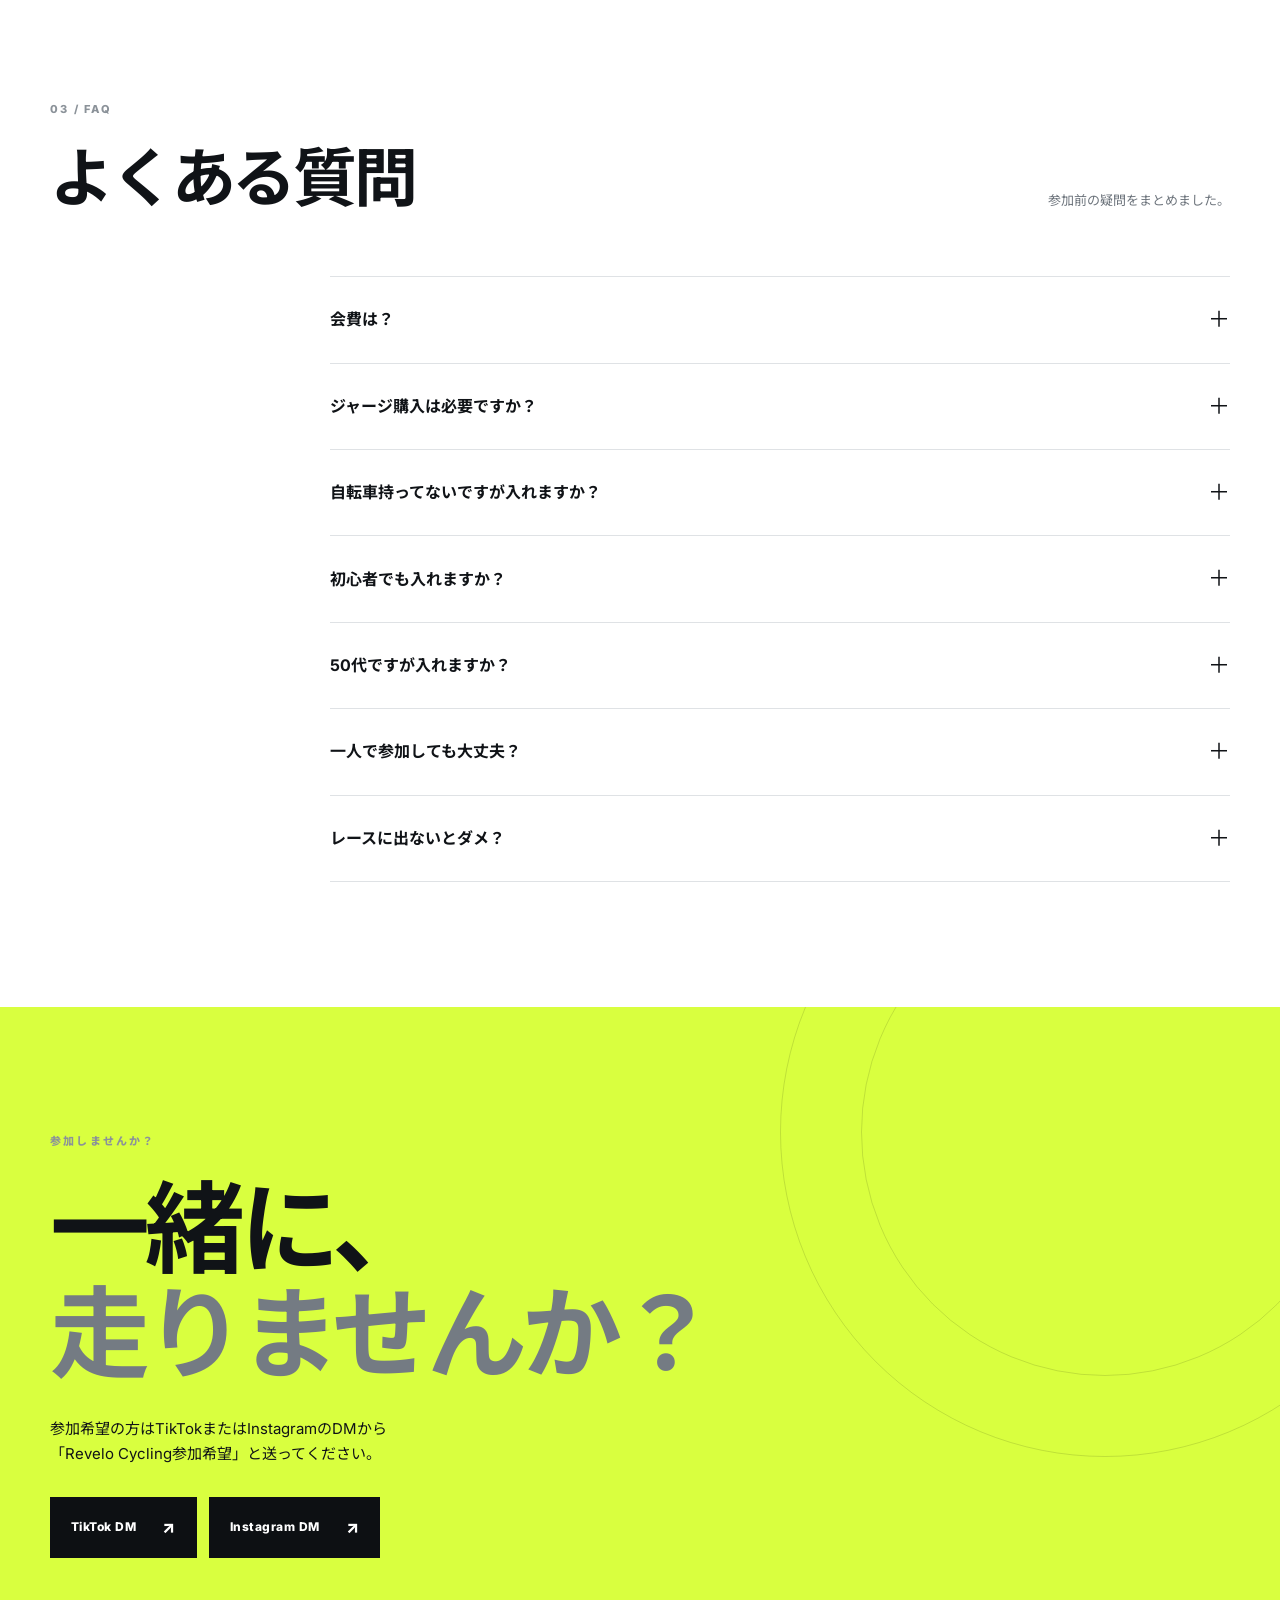
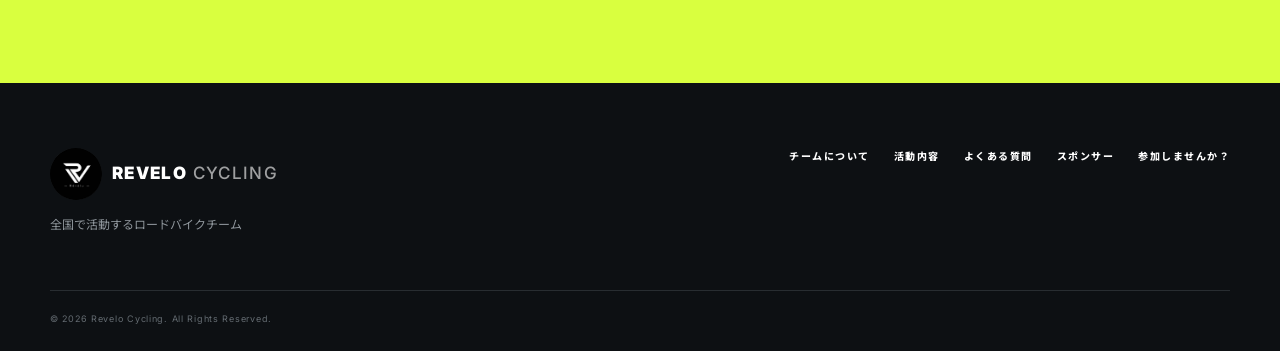
==== commit d42b3ace: "Update index.html" ====
--- a/index.html
+++ b/index.html
@@ -97,9 +97,7 @@
 
     <section id="about" class="section about">
       <div class="container split">
-        <div>
-          <p class="section-label">チームについて</p>
-          <h2>ロードバイクを、<br><em>もっと自由に。</em></h2>
+          <h2>チームについて</h2>
         </div>
         <div class="about-copy">
           <p class="lead">Revelo Cyclingは、全国で活動するロードバイクチームです。</p>
@@ -185,7 +183,7 @@
           </details>
           <details>
             <summary>自転車持ってないですが入れますか？ <span>＋</span></summary>
-            <p>参加可能です。これからロードバイクを始めたい方も歓迎しています。</p>
+            <p>参加可能です。これからロードバイクを始めたい人への支援も行っております</p>
           </details>
           <details>
             <summary>初心者でも入れますか？ <span>＋</span></summary>
@@ -201,7 +199,7 @@
           </details>
           <details>
             <summary>レースに出ないとダメ？ <span>＋</span></summary>
-            <p>いいえ。サイクリングだけの参加でも大丈夫です。</p>
+            <p>レース参加及び練習参加は完全任意です</p>
           </details>
         </div>
       </div>
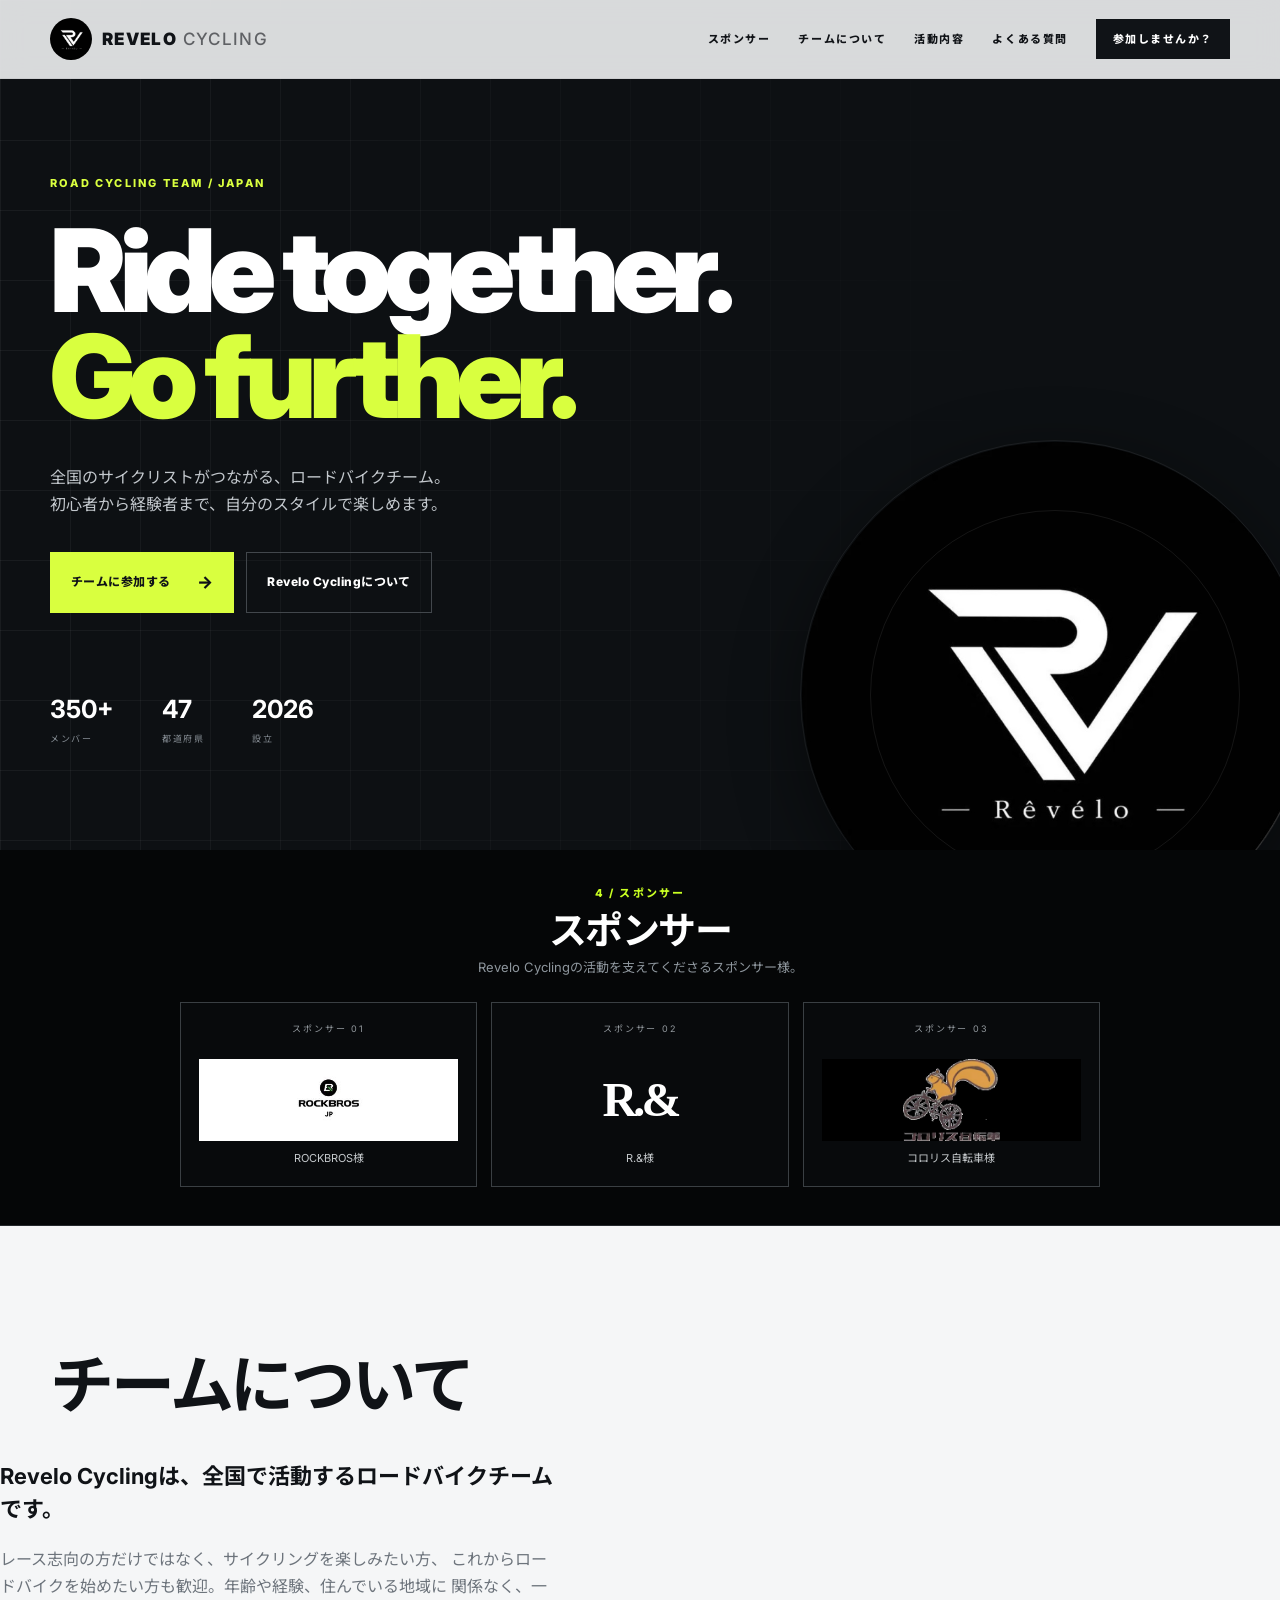
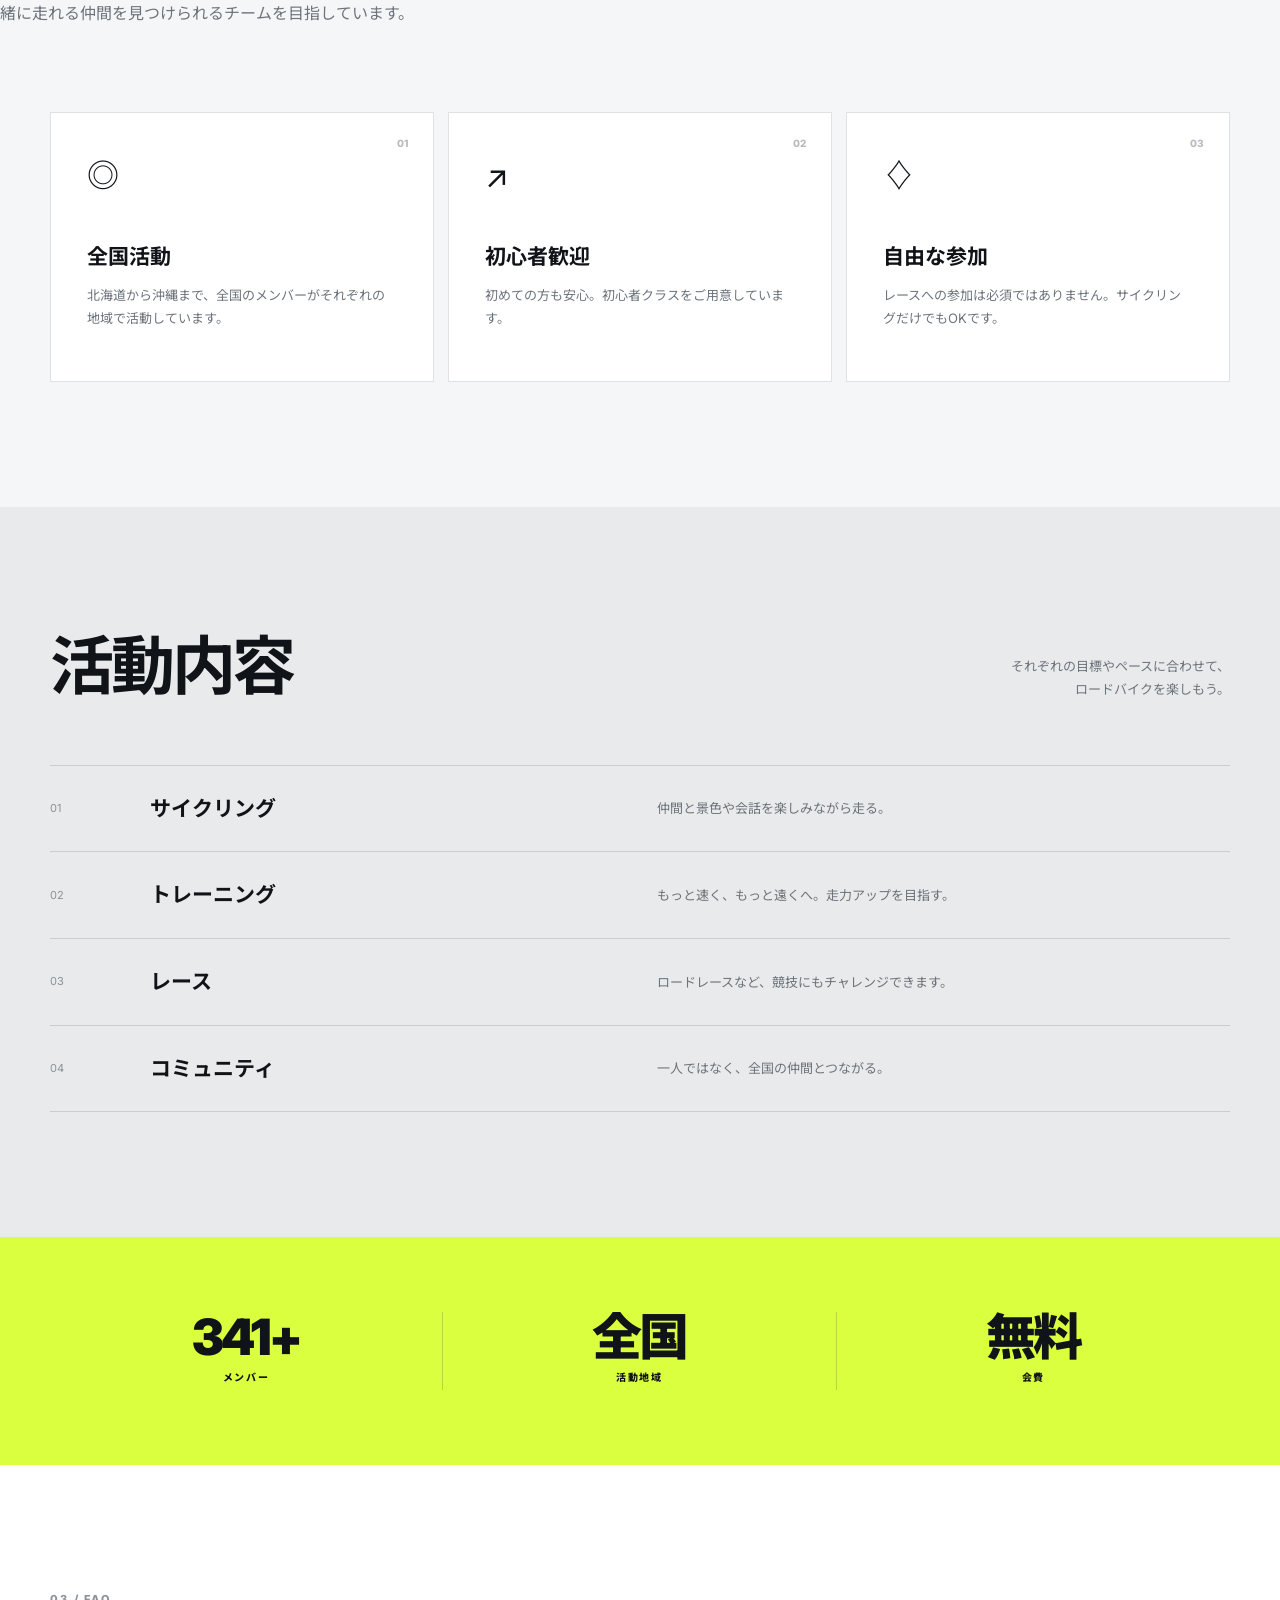
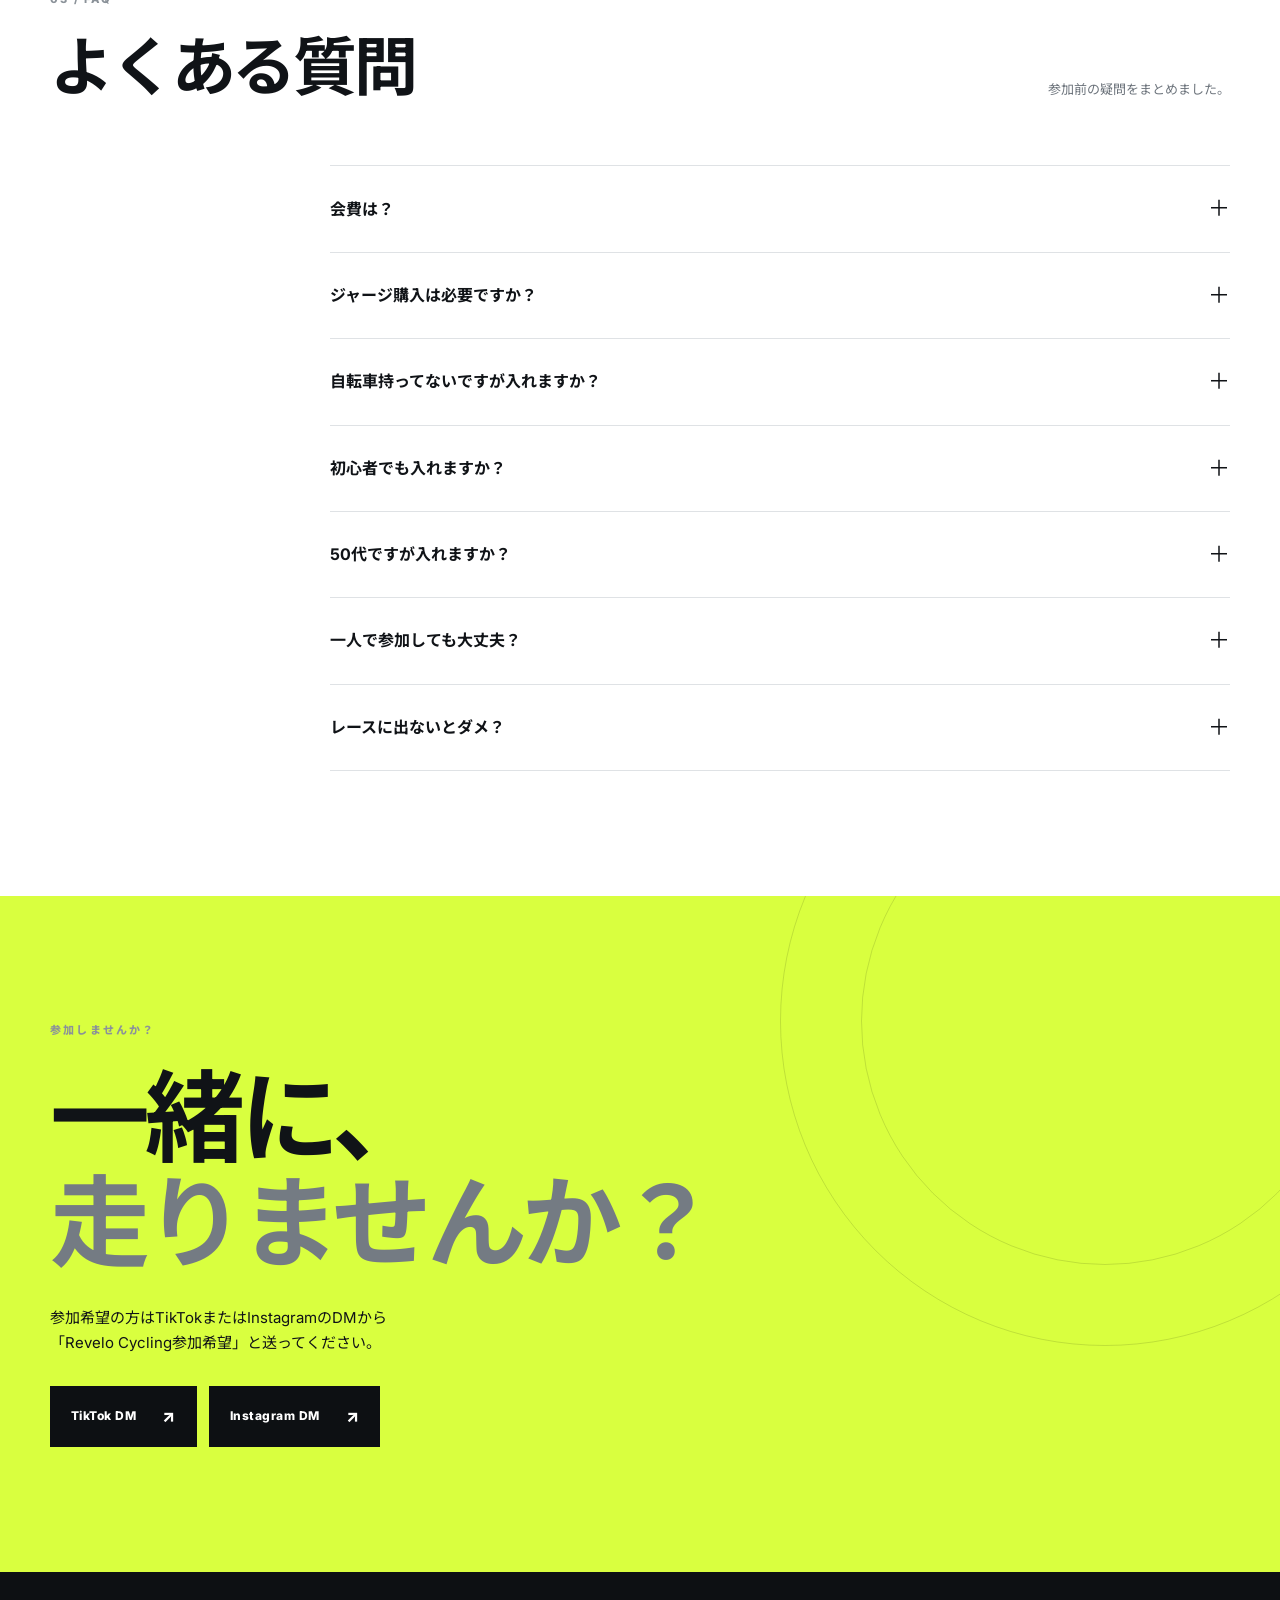
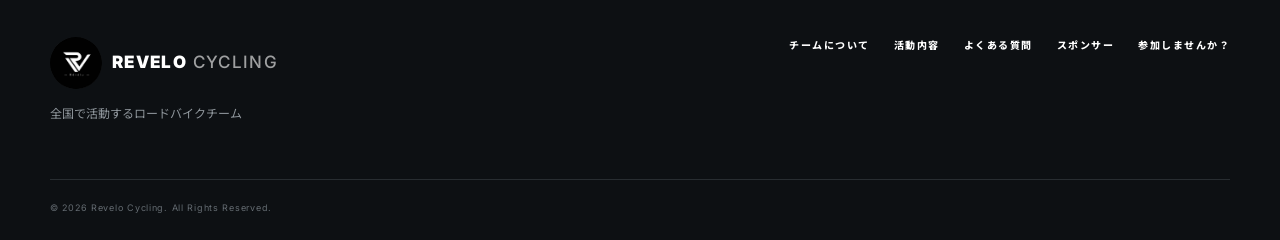
==== commit 14e9e558: "Update index.html" ====
--- a/index.html
+++ b/index.html
@@ -135,8 +135,7 @@
       <div class="container">
         <div class="section-heading">
           <div>
-            <p class="section-label">活動内容</p>
-            <h2>楽しみ方は、<br><em>ひとつじゃない。</em></h2>
+            <h2>活動内容</h2>
           </div>
           <p>それぞれの目標やペースに合わせて、<br>ロードバイクを楽しもう。</p>
         </div>
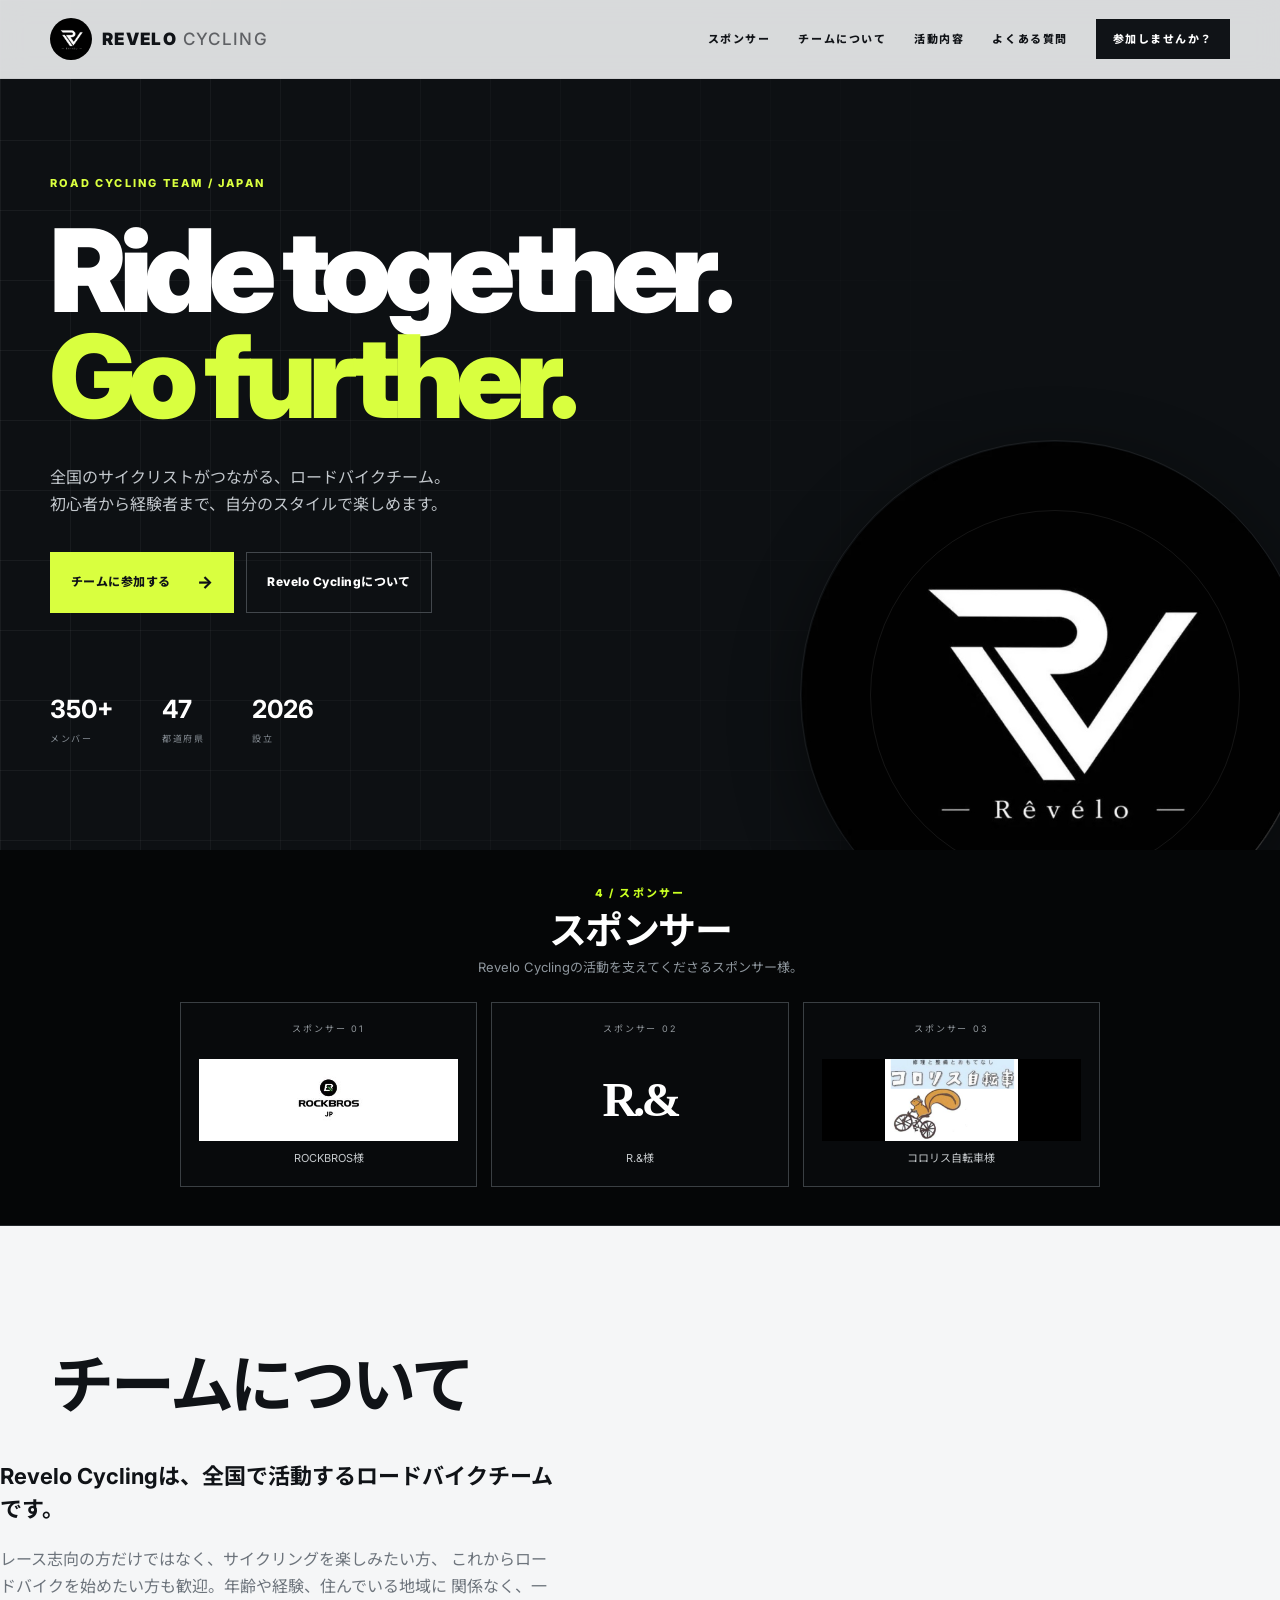
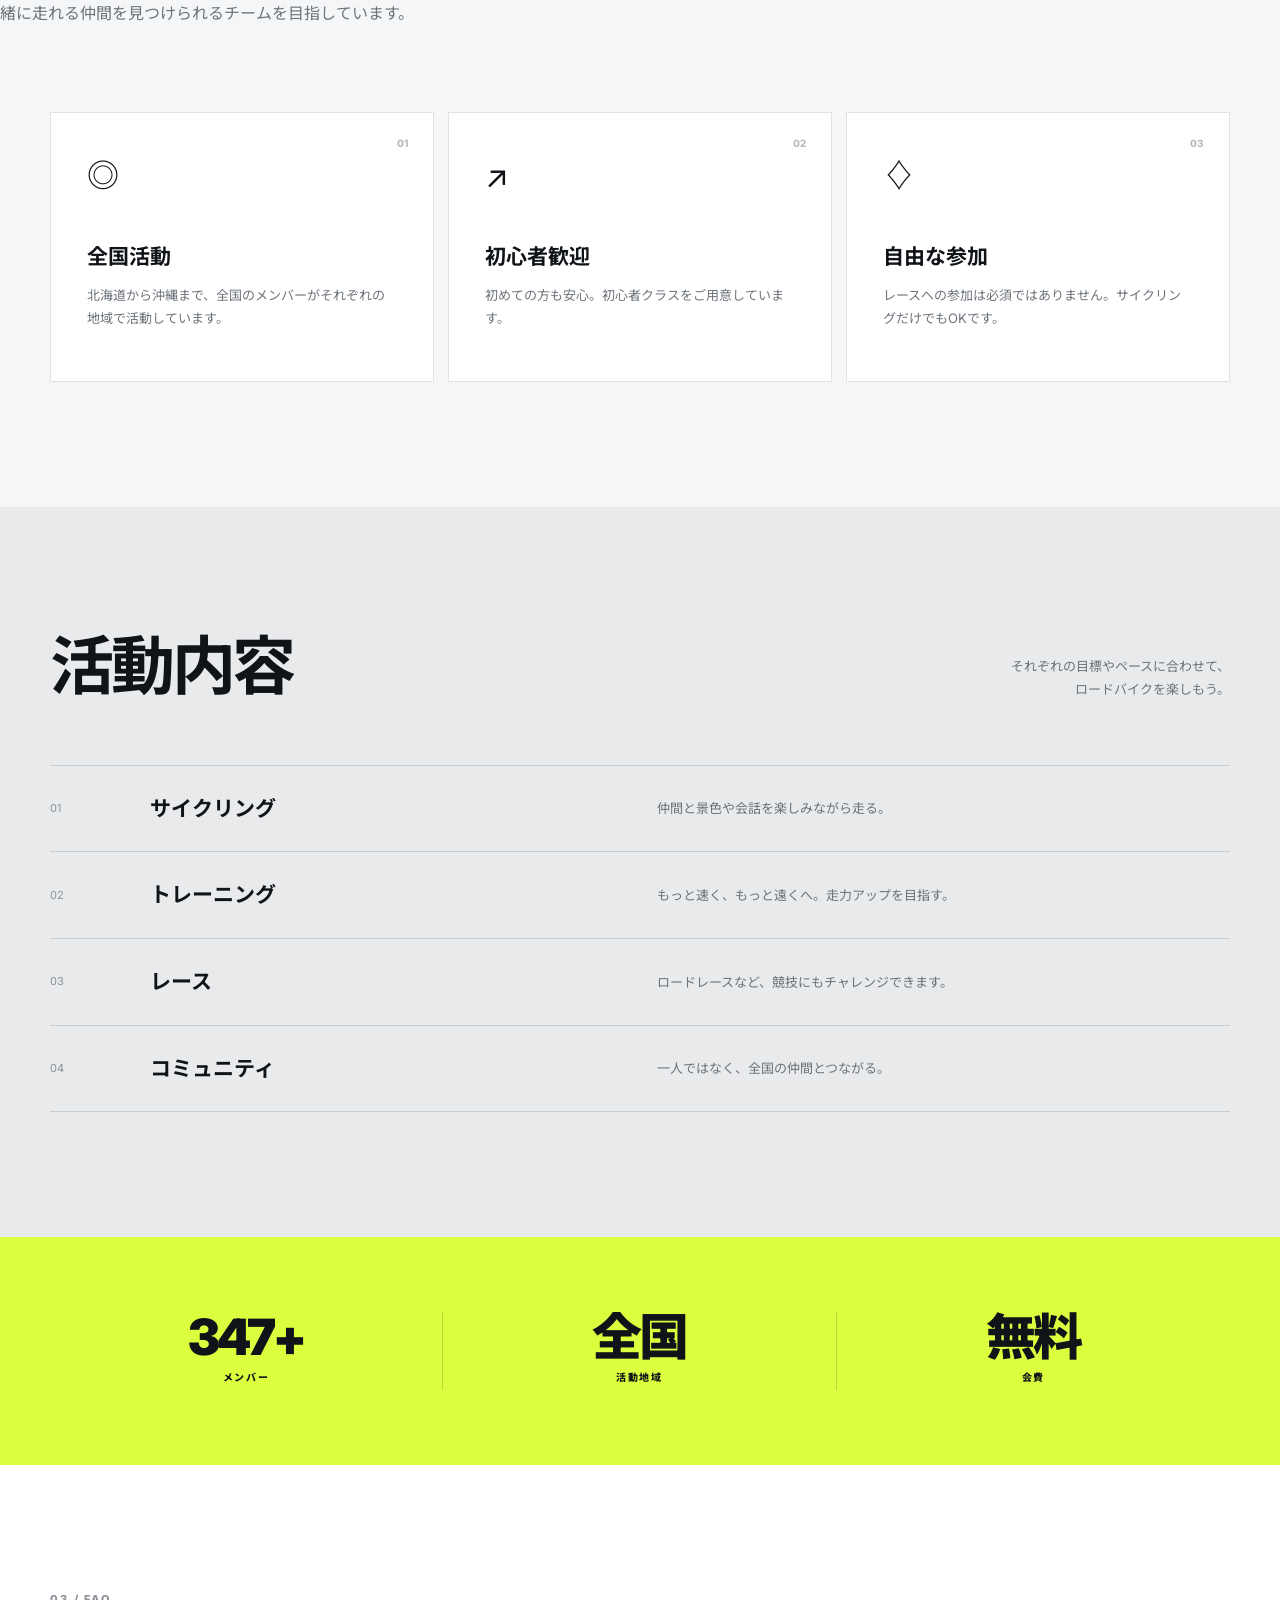
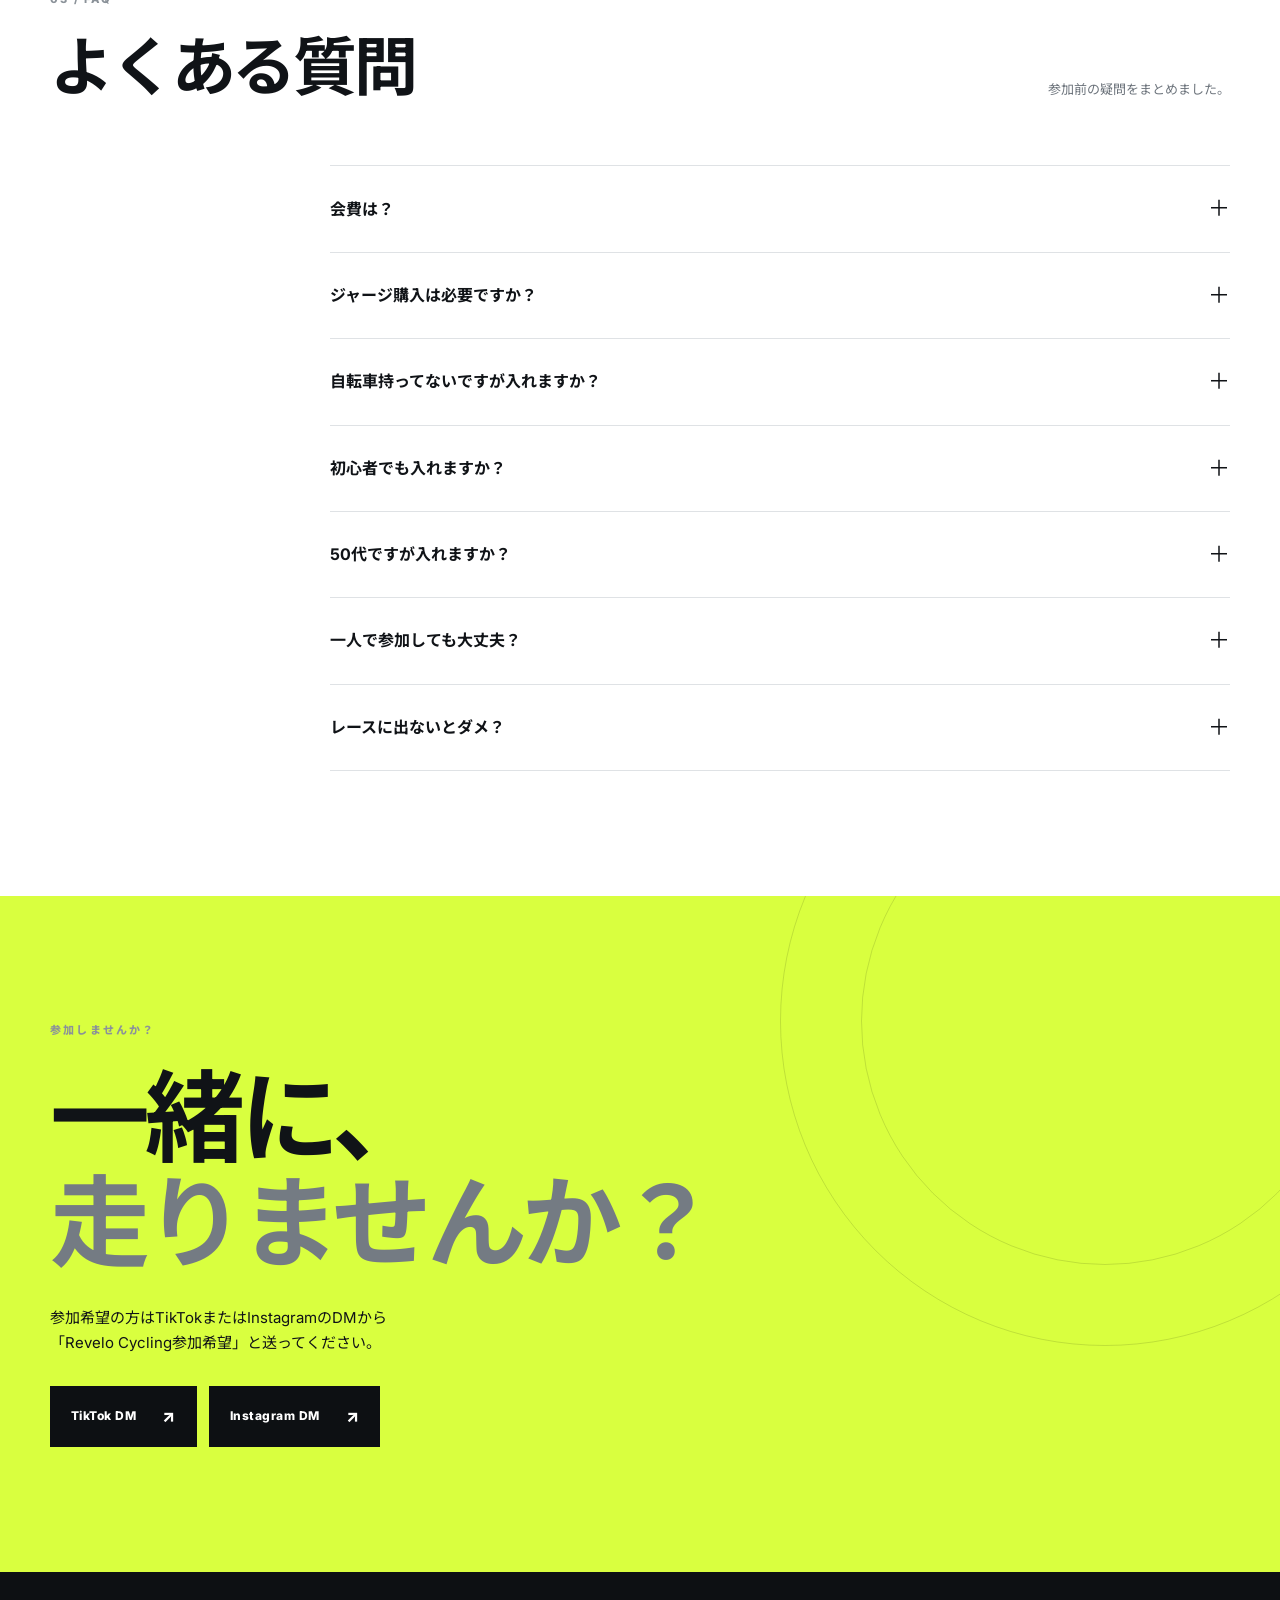
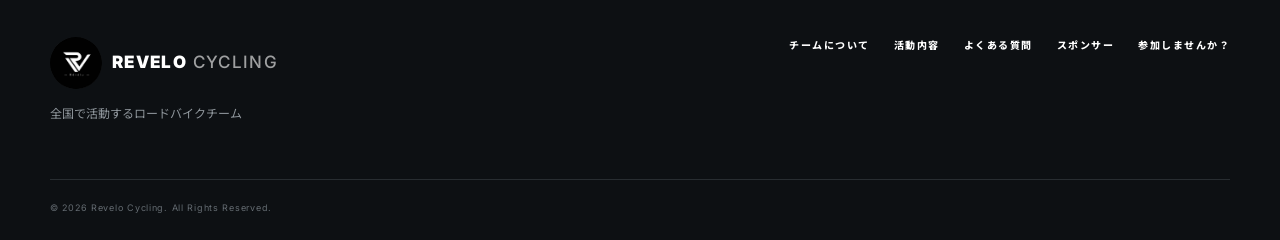
==== commit e1d503df: "Update index.html" ====
--- a/index.html
+++ b/index.html
@@ -86,7 +86,7 @@
       <a class="sponsor-card" href="https://colorisbike.base.ec/" target="_blank" rel="noopener noreferrer">
         <span>スポンサー 03</span>
         <div class="sponsor-image coloris">
-          <img src="coloris-bicycle.jpg" alt="コロリス自転車 ロゴ">
+          <img src="無題156_20260923201238.png" alt="コロリス自転車 ロゴ">
         </div>
         <small>コロリス自転車様</small>
       </a>
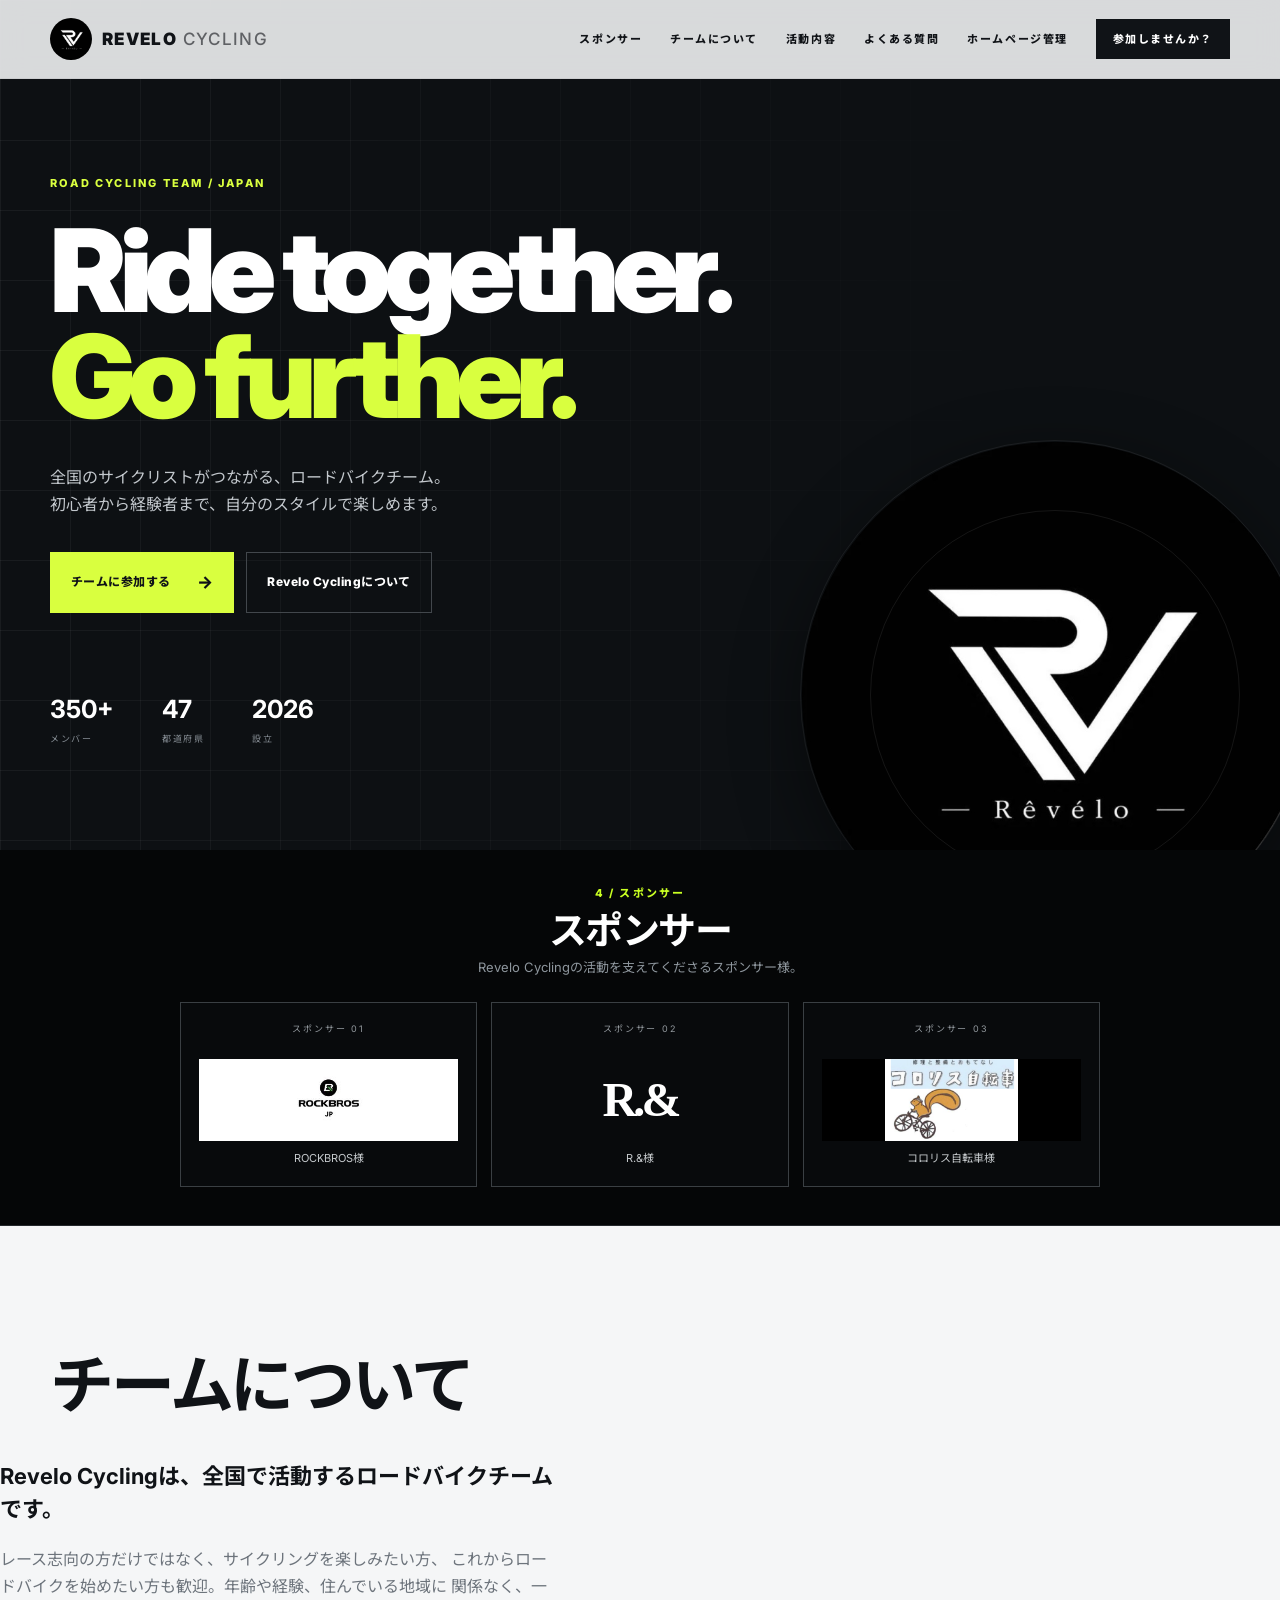
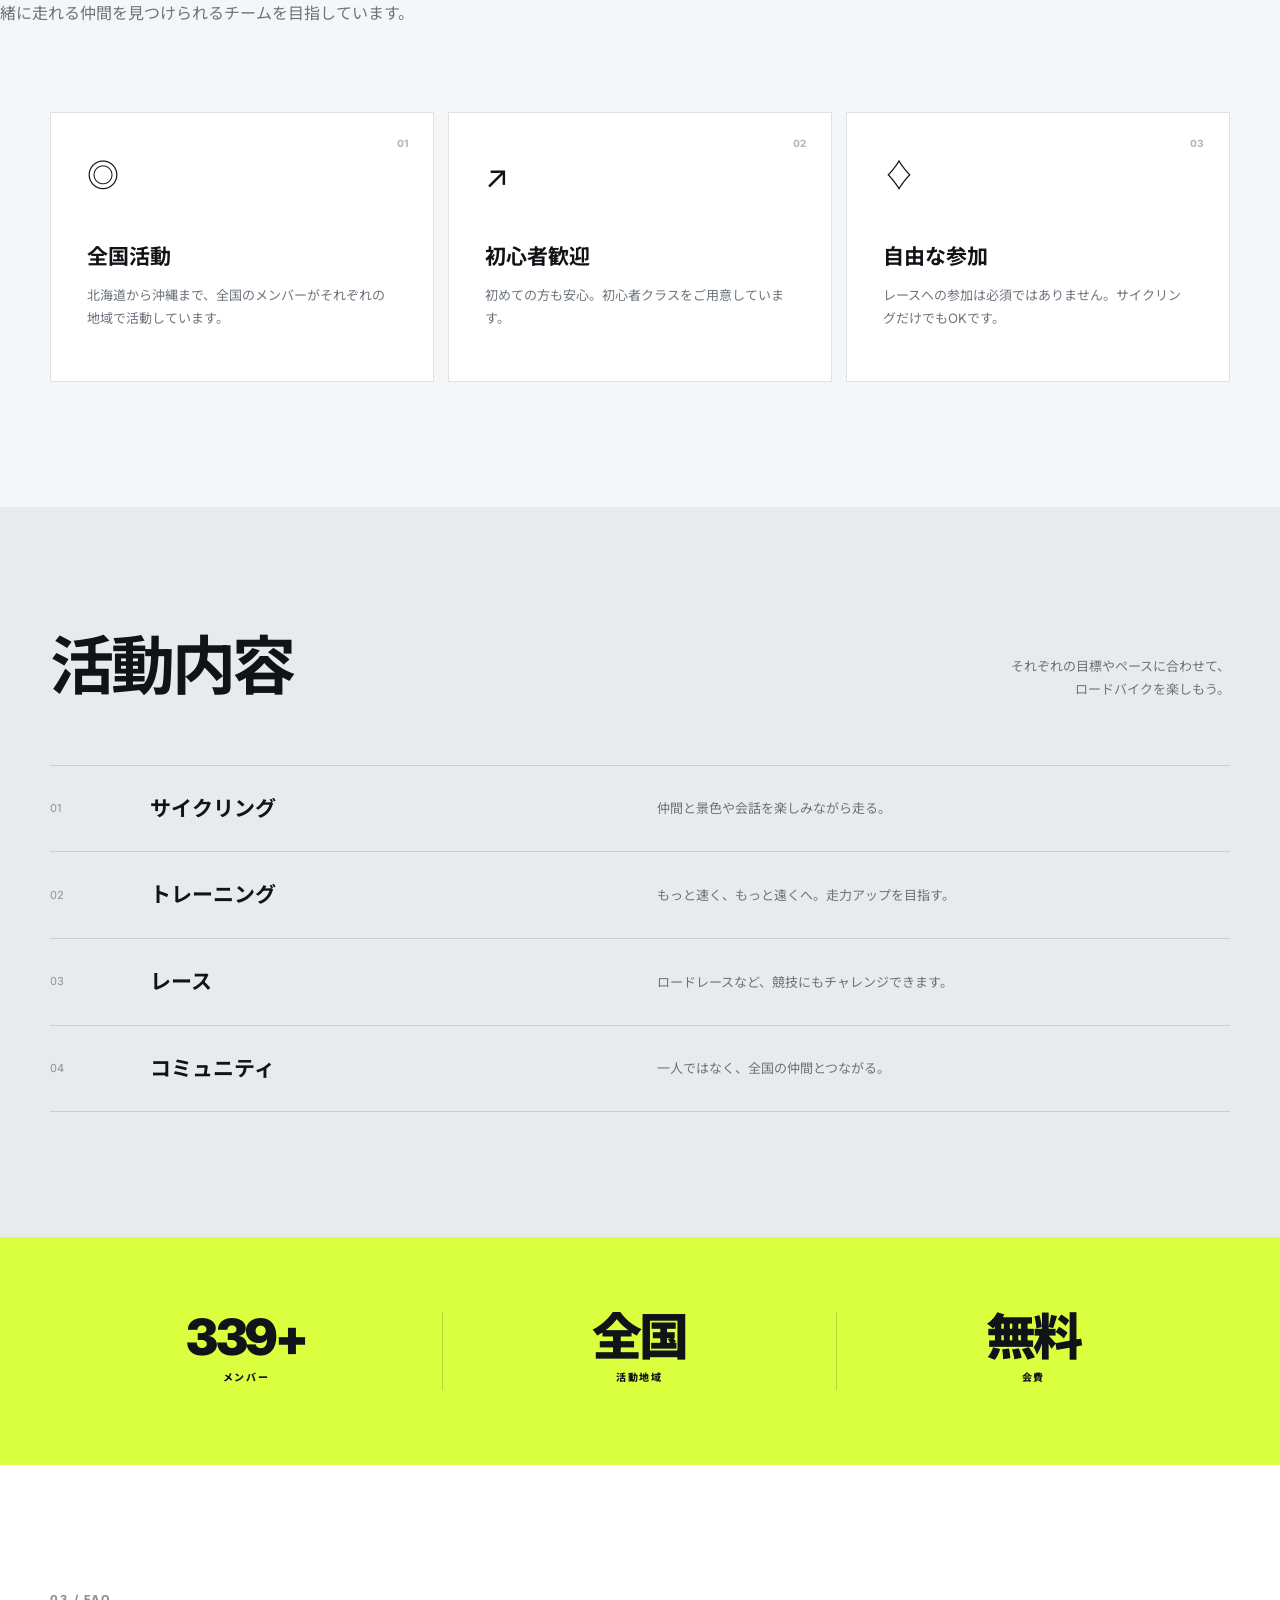
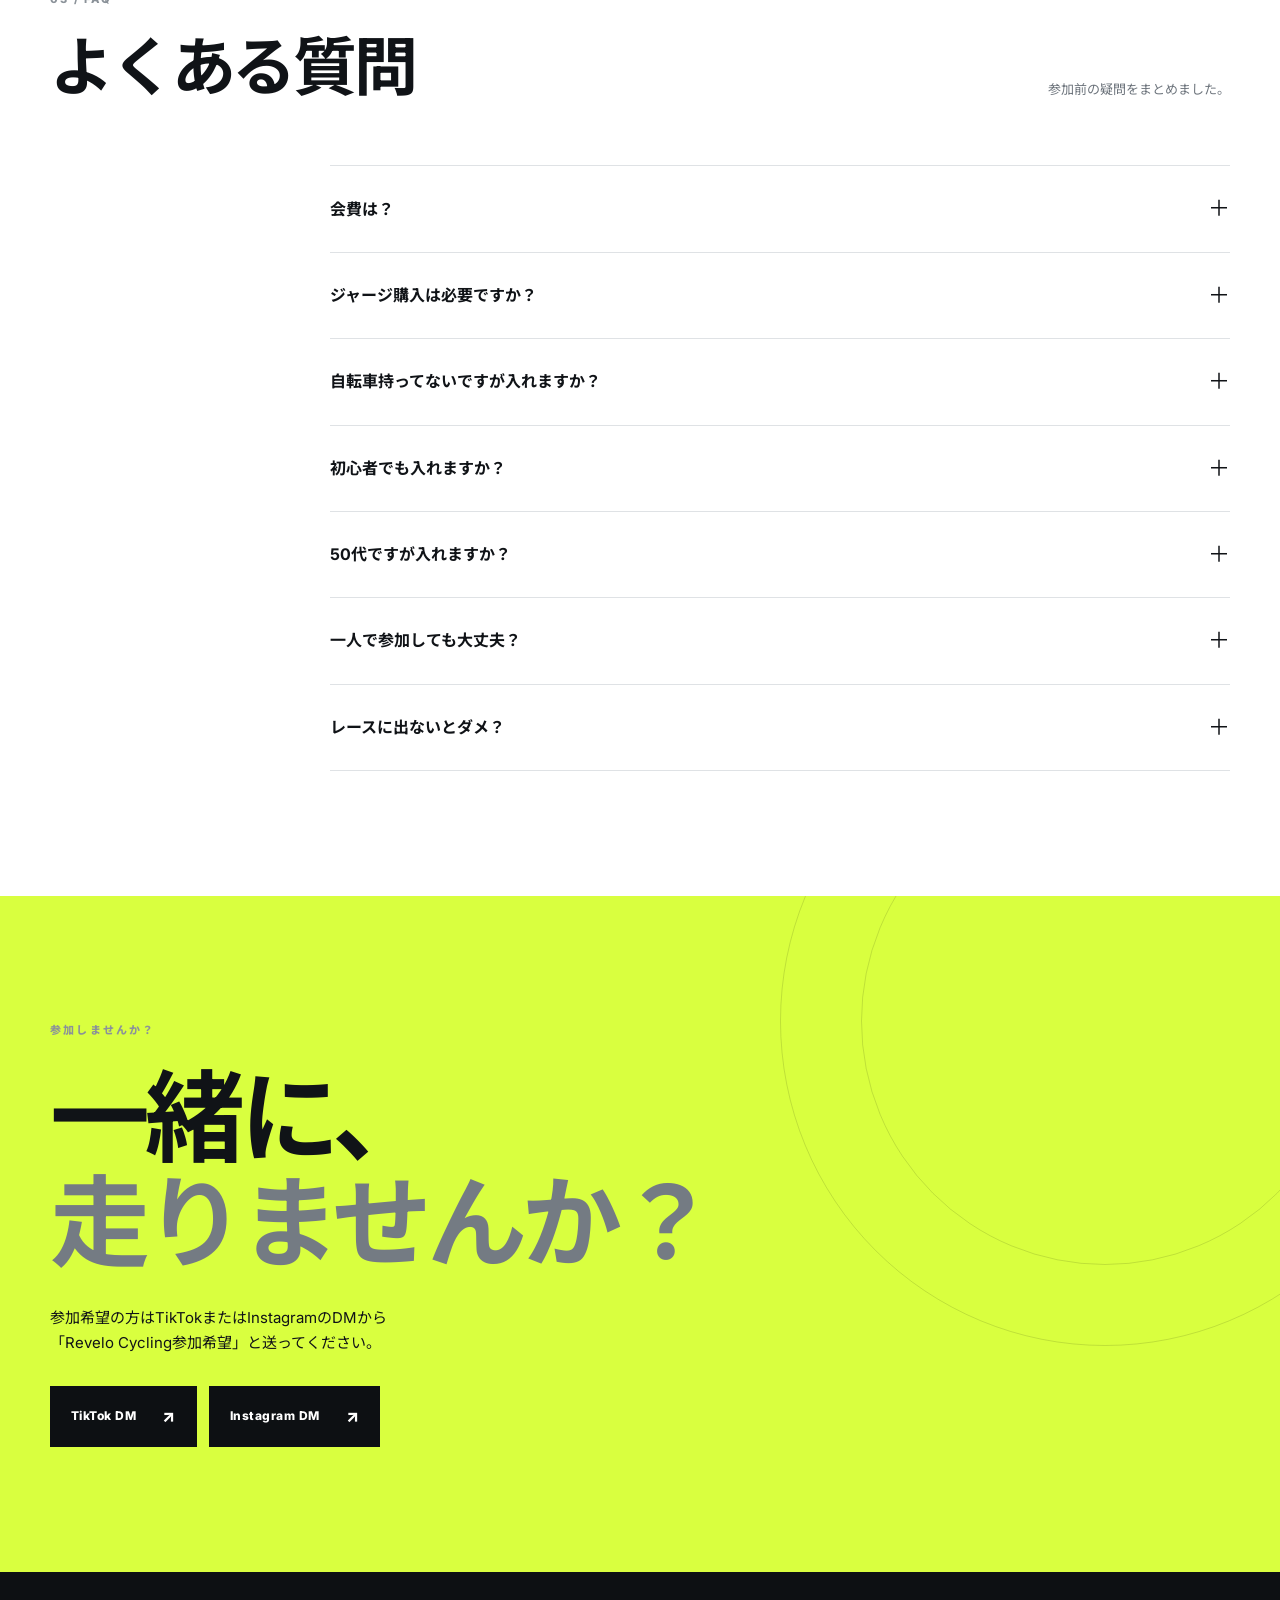
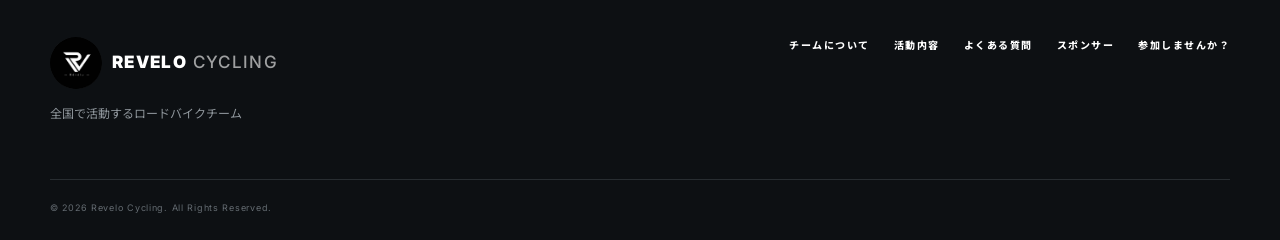
==== commit 8c723fb7: "Update index.html" ====
--- a/index.html
+++ b/index.html
@@ -23,6 +23,7 @@
         <a href="#about">チームについて</a>
         <a href="#activities">活動内容</a>
         <a href="#faq">よくある質問</a>
+        <a href="seisaku.html">ホームページ管理</a>
         <a class="nav-cta" href="#join">参加しませんか？</a>
       </nav>
     </div>
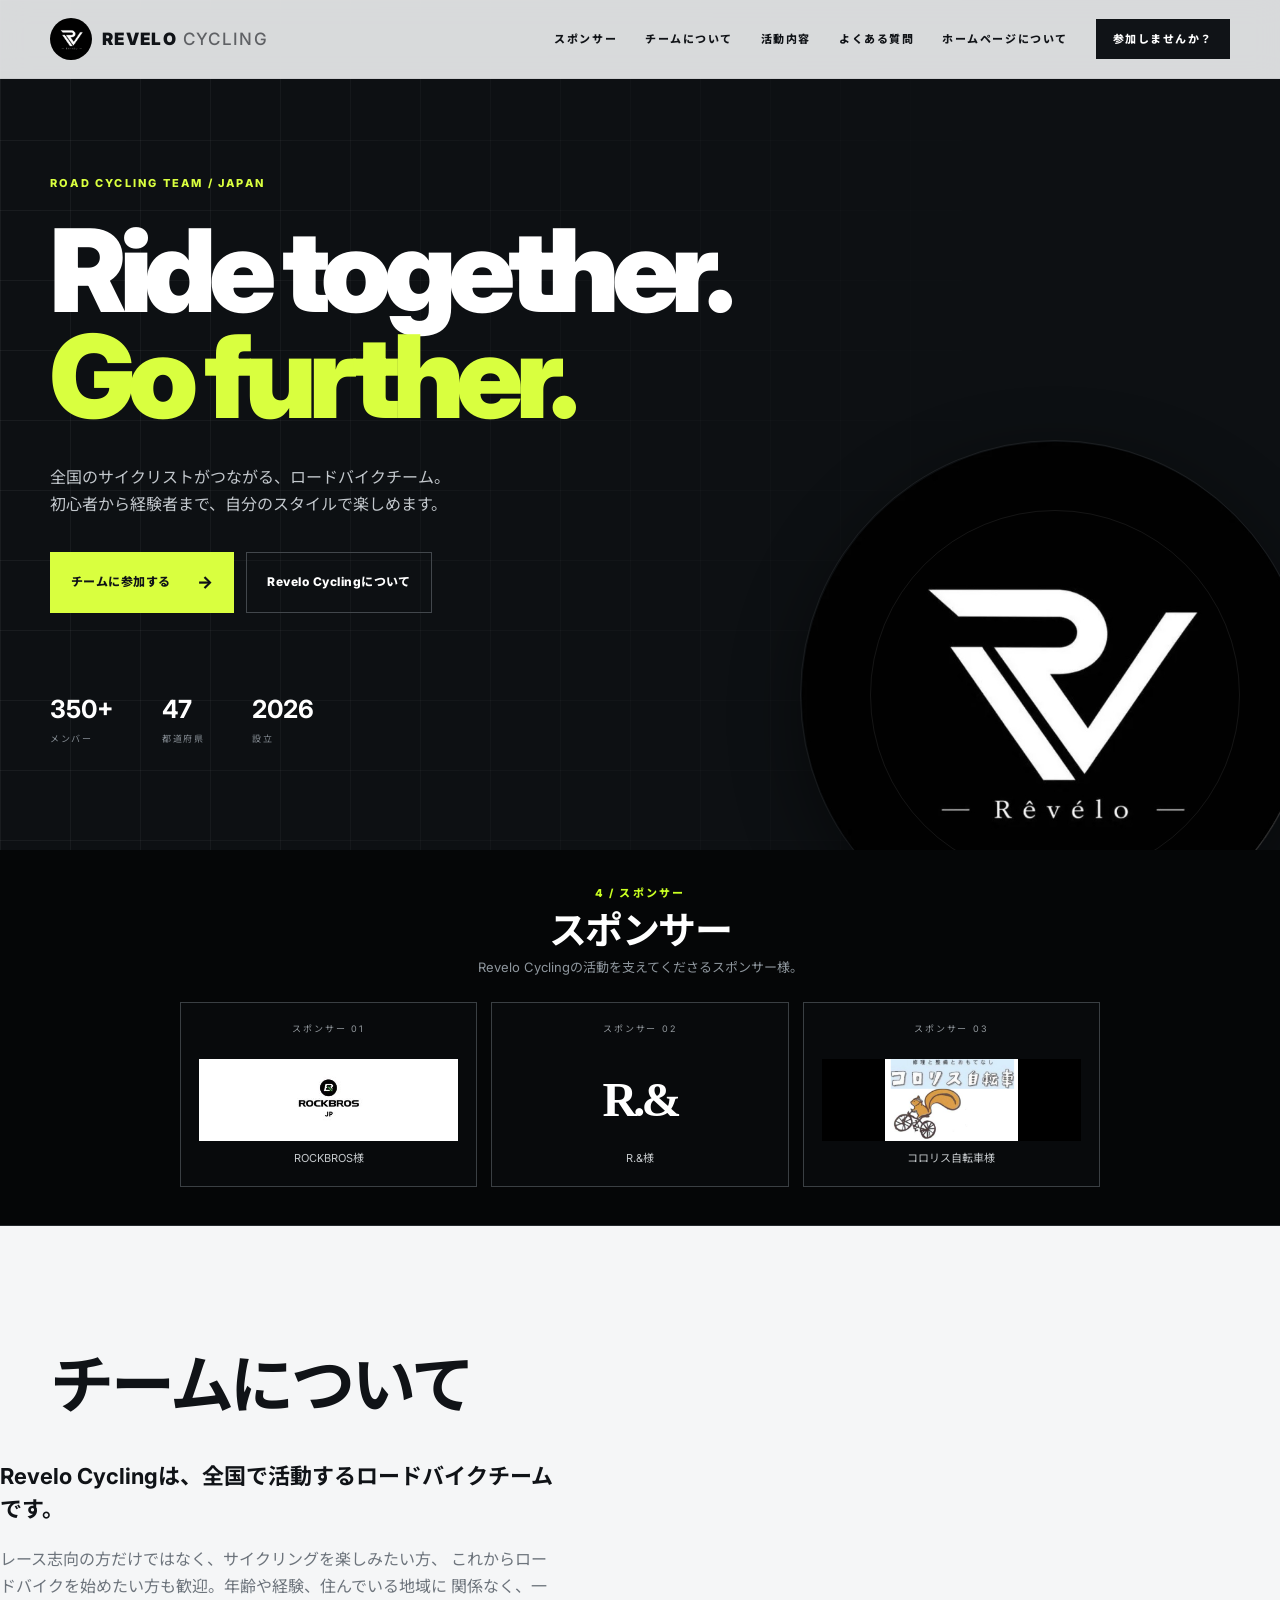
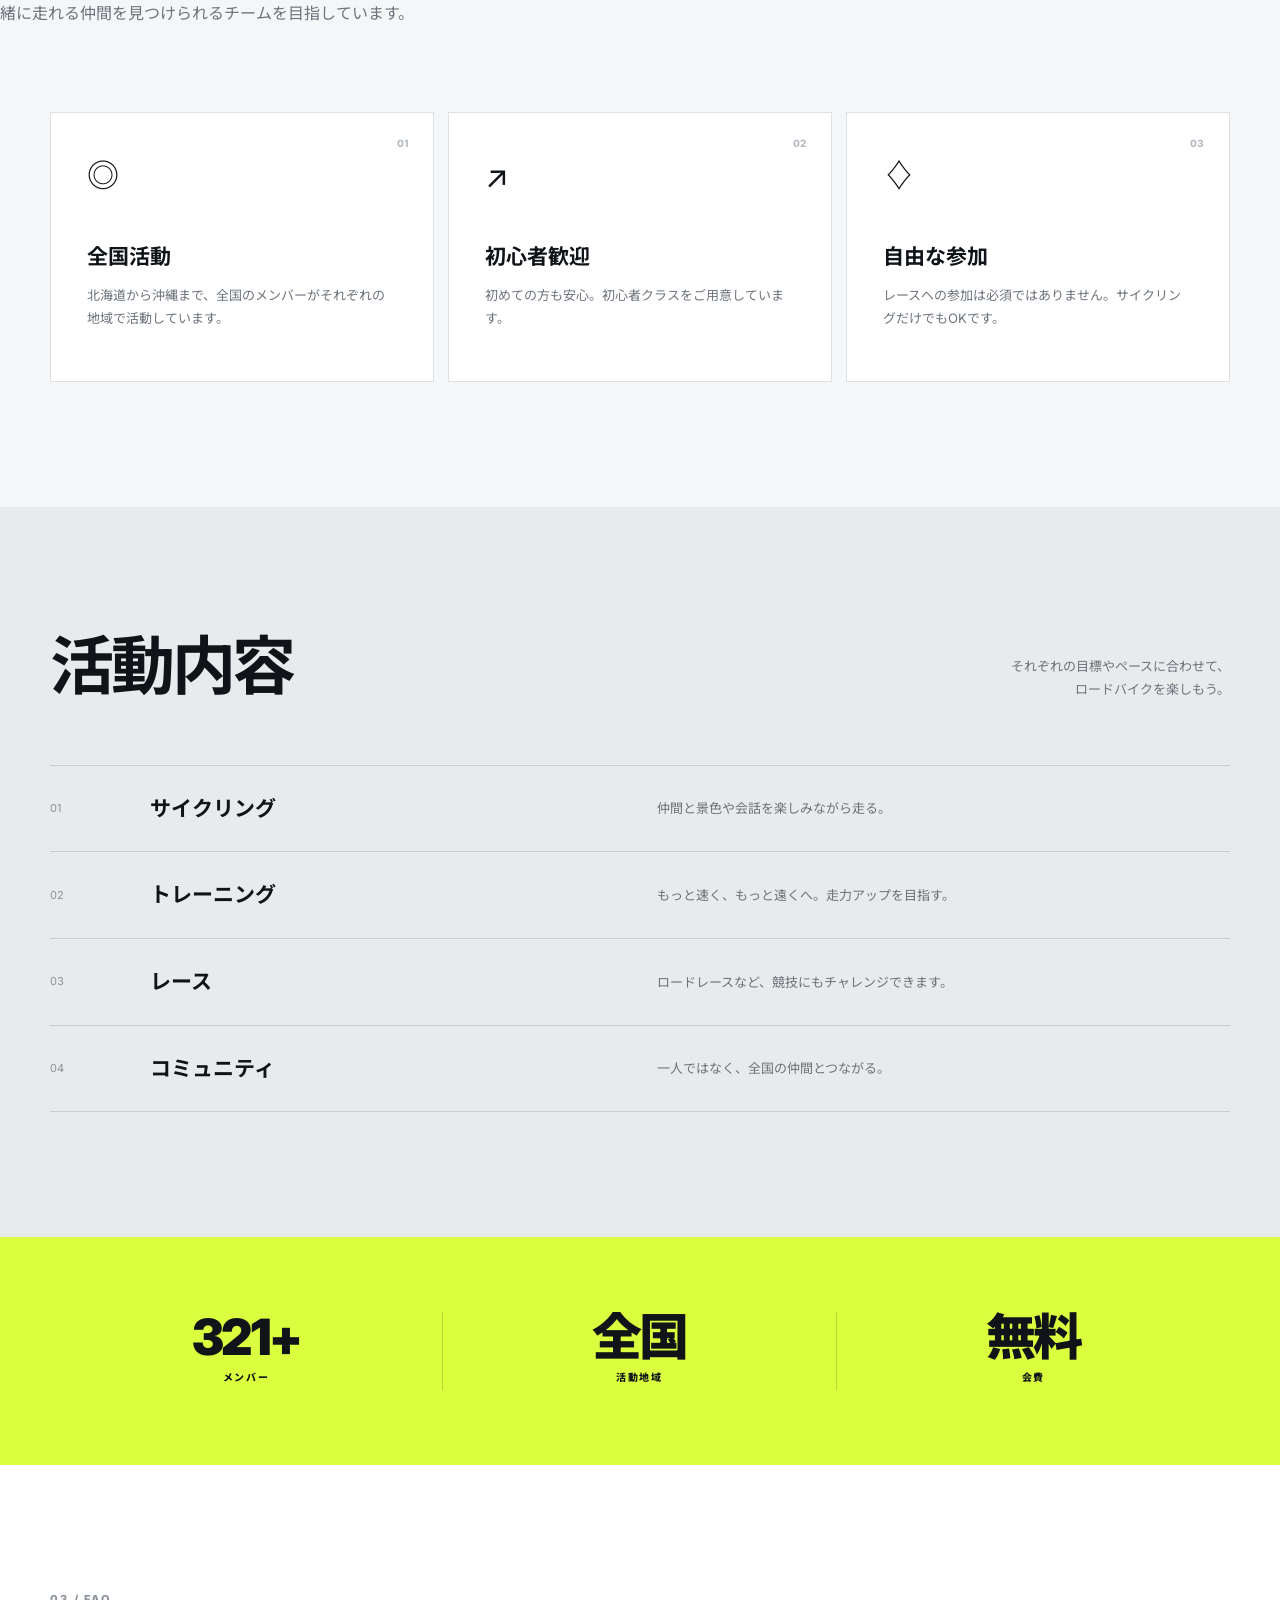
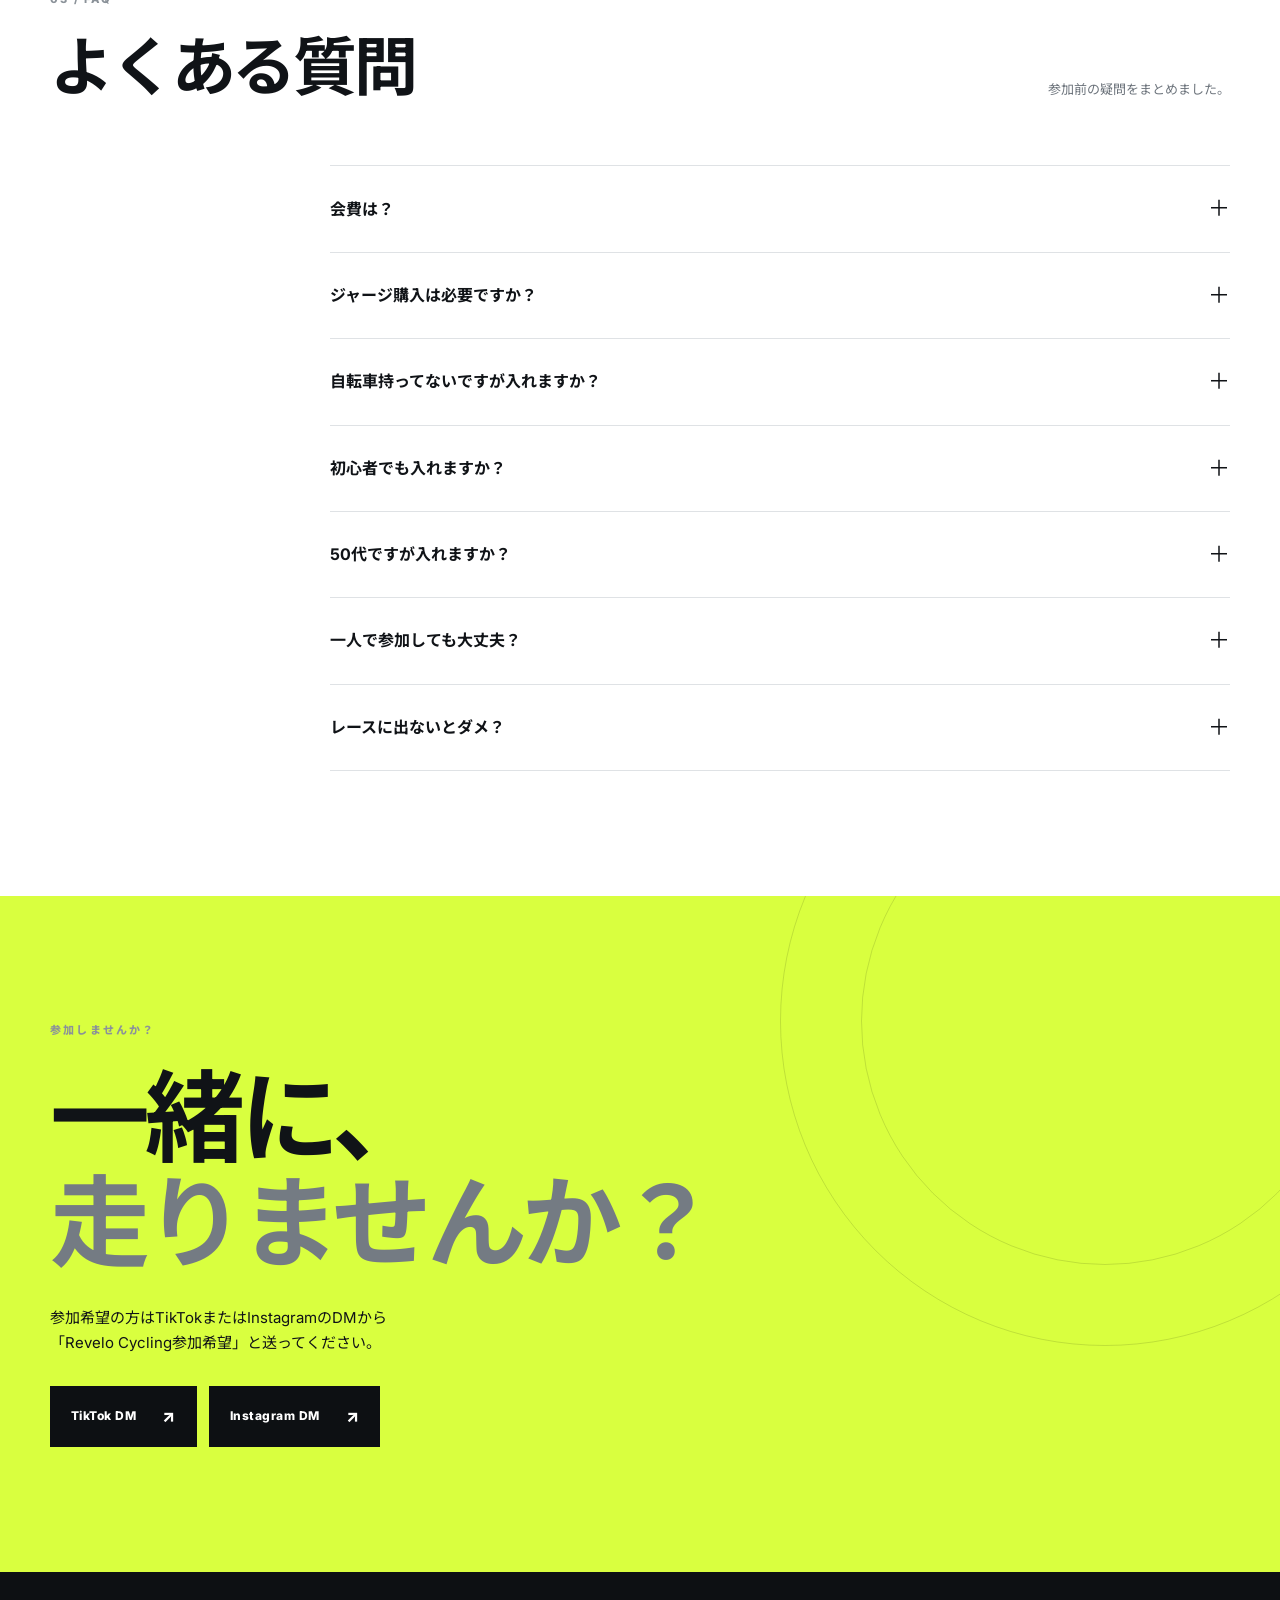
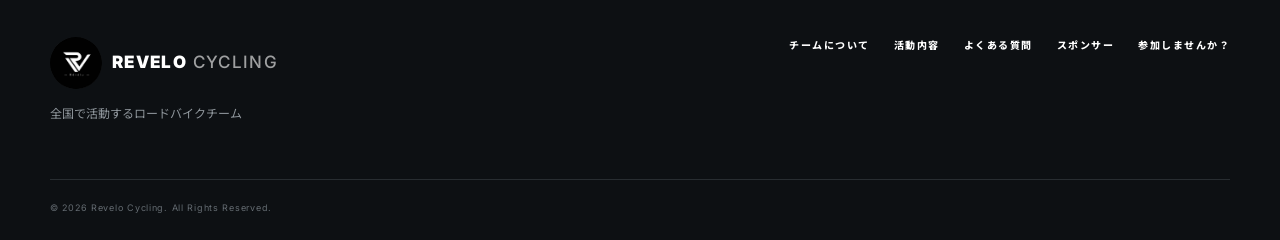
==== commit 3d3669ca: "Update index.html" ====
--- a/index.html
+++ b/index.html
@@ -23,7 +23,7 @@
         <a href="#about">チームについて</a>
         <a href="#activities">活動内容</a>
         <a href="#faq">よくある質問</a>
-        <a href="seisaku.html">ホームページ管理</a>
+        <a href="saitokanri.html">ホームページについて</a>
         <a class="nav-cta" href="#join">参加しませんか？</a>
       </nav>
     </div>
